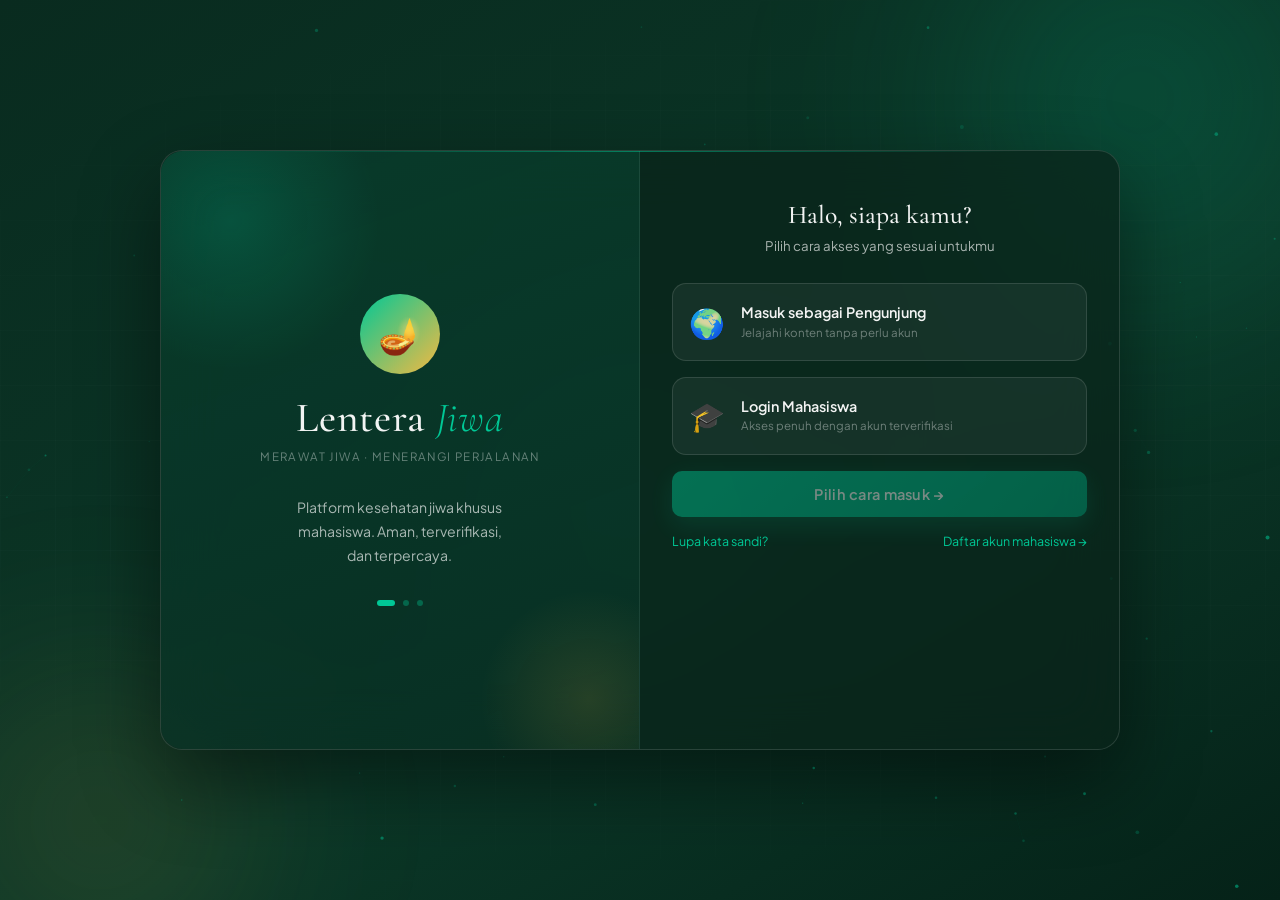
==== login.html @ 333e3cfa "Add embedded chat widget to layanan page" ====
<!DOCTYPE html>
<html lang="id">
<head>
<meta charset="UTF-8">
<meta name="viewport" content="width=device-width, initial-scale=1.0, maximum-scale=1.0">
<title>Lentera Jiwa — Portal Akses</title>
<link href="https://fonts.googleapis.com/css2?family=Cormorant+Garamond:ital,wght@0,300;0,500;0,600;1,300;1,500&family=Plus+Jakarta+Sans:wght@300;400;500;600&display=swap" rel="stylesheet">
<style>
*{box-sizing:border-box;margin:0;padding:0}
:root{
  --g1:#092b1f;--g2:#0b3828;--g3:#052218;
  --teal:#00c896;--teal2:#00a57d;--teal3:#00876a;
  --amber:#f5b942;--amber2:#e8a020;
  --glass:rgba(255,255,255,0.07);
  --glass2:rgba(255,255,255,0.12);
  --glass-border:rgba(255,255,255,0.13);
  --text-w:rgba(255,255,255,0.95);
  --text-w2:rgba(255,255,255,0.65);
  --text-w3:rgba(255,255,255,0.38);
  --inp-bg:rgba(255,255,255,0.07);
  --inp-border:rgba(255,255,255,0.16);
  --err:#ff6b6b;--ok:#4cd9a8;
  --r:22px;--r2:14px;--r3:10px;
  --shadow:0 32px 80px rgba(0,0,0,0.45);
}
html,body{min-height:100%;overflow-x:hidden}
body{font-family:'Plus Jakarta Sans',sans-serif;background:linear-gradient(150deg,var(--g1) 0%,var(--g2) 60%,var(--g3) 100%);min-height:100vh;color:var(--text-w);position:relative}

/* === BACKGROUND ORBS === */
.bg-wrap{position:fixed;inset:0;pointer-events:none;z-index:0;overflow:hidden}
.orb{position:absolute;border-radius:50%;filter:blur(90px);animation:orbF 14s ease-in-out infinite}
.o1{width:560px;height:560px;background:radial-gradient(circle,rgba(0,200,150,0.22),transparent 70%);top:-180px;right:-140px;animation-delay:0s}
.o2{width:420px;height:420px;background:radial-gradient(circle,rgba(245,185,66,0.16),transparent 70%);bottom:-130px;left:-110px;animation-delay:-5s}
.o3{width:320px;height:320px;background:radial-gradient(circle,rgba(0,165,125,0.14),transparent 70%);top:35%;left:35%;animation-delay:-9s}
@keyframes orbF{0%,100%{transform:translate(0,0) scale(1)}40%{transform:translate(40px,-25px) scale(1.06)}75%{transform:translate(-25px,35px) scale(0.96)}}
.grid-bg{position:fixed;inset:0;z-index:0;pointer-events:none;background-image:linear-gradient(rgba(255,255,255,0.022) 1px,transparent 1px),linear-gradient(90deg,rgba(255,255,255,0.022) 1px,transparent 1px);background-size:55px 55px;mask-image:radial-gradient(ellipse 75% 55% at 50% 50%,black 30%,transparent 100%)}
canvas#cvs{position:fixed;inset:0;z-index:0;pointer-events:none}
.leaves{position:fixed;inset:0;pointer-events:none;z-index:0;overflow:hidden}
.leaf{position:absolute;opacity:0;animation:leafDrop linear infinite}
@keyframes leafDrop{0%{opacity:0;transform:translateY(-40px) rotate(0deg) translateX(0)}8%{opacity:0.55}88%{opacity:0.25}100%{opacity:0;transform:translateY(105vh) rotate(380deg) translateX(50px)}}

/* === STAGE === */
.stage{position:relative;z-index:1;min-height:100vh;display:flex;align-items:center;justify-content:center;padding:2rem 1rem}

/* =============================================
   PERBAIKAN UTAMA: LAYOUT PC vs MOBILE
   ============================================= */

/* Mobile default: card kecil terpusat */
.card{
  width:100%;
  max-width:450px;
  background:rgba(10,35,26,0.72);
  backdrop-filter:blur(28px);-webkit-backdrop-filter:blur(28px);
  border:1px solid var(--glass-border);
  border-radius:var(--r);
  box-shadow:var(--shadow);
  overflow:hidden;
  position:relative;
  animation:cardIn .75s cubic-bezier(.34,1.4,.64,1) both;
}

/* PC/Laptop: layout 2 kolom — kiri branding, kanan form */
@media(min-width:900px){
  .stage{padding:2rem}
  .card{
    max-width:960px;
    display:grid;
    grid-template-columns:1fr 1fr;
    min-height:600px;
    overflow:visible;
  }
  /* Panel kiri: branding */
  .card-left{
    background:linear-gradient(160deg,rgba(0,200,150,0.13) 0%,rgba(0,135,106,0.08) 100%);
    border-right:1px solid rgba(255,255,255,0.08);
    border-radius:var(--r) 0 0 var(--r);
    display:flex;
    flex-direction:column;
    align-items:center;
    justify-content:center;
    padding:3rem 2.5rem;
    position:relative;
    overflow:hidden;
  }
  .card-left::before{
    content:'';position:absolute;top:-80px;left:-80px;
    width:300px;height:300px;
    background:radial-gradient(circle,rgba(0,200,150,0.18),transparent 70%);
    border-radius:50%;
  }
  .card-left::after{
    content:'';position:absolute;bottom:-60px;right:-60px;
    width:220px;height:220px;
    background:radial-gradient(circle,rgba(245,185,66,0.12),transparent 70%);
    border-radius:50%;
  }
  /* Panel kanan: form */
  .card-right{
    border-radius:0 var(--r) var(--r) 0;
    overflow:hidden;
    display:flex;
    flex-direction:column;
  }
  /* Sembunyikan logo-area di mobile pada layar PC */
  .logo-area{display:none}
  .card-left-content{
    position:relative;z-index:1;text-align:center;
  }
}

/* Mobile: sembunyikan card-left, tampilkan logo-area */
@media(max-width:899px){
  .card-left{display:none}
  .card-right{width:100%}
  .logo-area{display:block}
}

.card::before{content:'';position:absolute;top:0;left:10%;right:10%;height:1px;background:linear-gradient(90deg,transparent,var(--teal) 50%,transparent);opacity:.5;z-index:2}
@keyframes cardIn{from{opacity:0;transform:translateY(50px) scale(.93)}to{opacity:1;transform:none}}

/* === LOGO === */
.logo-area{text-align:center;padding:2.4rem 2rem 0}
.lamp-wrap{
  width:60px;height:60px;margin:0 auto .9rem;
  background:linear-gradient(135deg,var(--teal),var(--amber));
  border-radius:50%;display:flex;align-items:center;justify-content:center;
  font-size:1.7rem;box-shadow:0 0 0 0 rgba(0,200,150,0);
  animation:lampPulse 3s ease-in-out infinite;
}
@keyframes lampPulse{0%,100%{box-shadow:0 0 28px rgba(0,200,150,.3),0 0 0 0 rgba(0,200,150,.15)}50%{box-shadow:0 0 52px rgba(0,200,150,.5),0 0 0 12px rgba(0,200,150,.05)}}
.logo-t{font-family:'Cormorant Garamond',serif;font-size:2rem;font-weight:500;color:var(--text-w);letter-spacing:.02em}
.logo-t em{color:var(--teal);font-style:italic;font-weight:300}
.logo-s{font-size:.72rem;color:var(--text-w3);margin-top:.3rem;letter-spacing:.1em;text-transform:uppercase}

/* PC branding kiri */
.pc-lamp{
  width:80px;height:80px;margin:0 auto 1.2rem;
  background:linear-gradient(135deg,var(--teal),var(--amber));
  border-radius:50%;display:flex;align-items:center;justify-content:center;
  font-size:2.2rem;animation:lampPulse 3s ease-in-out infinite;
}
.pc-logo-t{font-family:'Cormorant Garamond',serif;font-size:2.6rem;font-weight:500;color:var(--text-w);letter-spacing:.02em;margin-bottom:.4rem}
.pc-logo-t em{color:var(--teal);font-style:italic;font-weight:300}
.pc-logo-s{font-size:.72rem;color:var(--text-w3);letter-spacing:.12em;text-transform:uppercase;margin-bottom:2rem}
.pc-tagline{font-size:.88rem;color:var(--text-w2);line-height:1.7;max-width:220px;margin:0 auto}
.pc-dots{display:flex;gap:8px;justify-content:center;margin-top:2rem}
.pc-dot{width:6px;height:6px;border-radius:50%;background:rgba(0,200,150,0.35)}
.pc-dot.a{background:var(--teal);width:18px;border-radius:3px}

/* =============================================
   PERBAIKAN UTAMA: TRANSISI SCREEN
   Solusi: overflow:hidden + height animasi, bukan position:absolute
   ============================================= */
.sw{
  position:relative;
  /* Tidak pakai overflow:hidden di sini agar transisi tidak cliping */
}

/* Container pembungkus untuk transisi */
.sc-wrap{
  width:100%;
  overflow:hidden; /* clip horizontal saat slide */
}

.sc{
  padding:1.7rem 2rem 2.2rem;
  width:100%;
  /* TIDAK pakai position:absolute — ini penyebab konten bertumpuk */
}

/* Animasi slide — dipakai via JS classList */
.sc.slide-out-left{
  animation:slideOutLeft 0.42s cubic-bezier(.77,0,.18,1) forwards;
}
.sc.slide-out-right{
  animation:slideOutRight 0.42s cubic-bezier(.77,0,.18,1) forwards;
}
.sc.slide-in-right{
  animation:slideInRight 0.42s cubic-bezier(.77,0,.18,1) forwards;
}
.sc.slide-in-left{
  animation:slideInLeft 0.42s cubic-bezier(.77,0,.18,1) forwards;
}

@keyframes slideOutLeft{
  from{transform:translateX(0);opacity:1}
  to{transform:translateX(-60px);opacity:0}
}
@keyframes slideOutRight{
  from{transform:translateX(0);opacity:1}
  to{transform:translateX(60px);opacity:0}
}
@keyframes slideInRight{
  from{transform:translateX(60px);opacity:0}
  to{transform:translateX(0);opacity:1}
}
@keyframes slideInLeft{
  from{transform:translateX(-60px);opacity:0}
  to{transform:translateX(0);opacity:1}
}

/* === TYPOGRAPHY === */
.sc-title{font-family:'Cormorant Garamond',serif;font-size:1.6rem;font-weight:500;color:var(--text-w);margin-bottom:.3rem}
.sc-sub{font-size:.83rem;color:var(--text-w2);margin-bottom:1.7rem;line-height:1.6}

/* === ROLE CARDS === */
.role-grid{display:grid;grid-template-columns:1fr 1fr;gap:12px;margin-bottom:1.5rem}
.rc{
  background:rgba(255,255,255,.05);border:1.5px solid rgba(255,255,255,.12);
  border-radius:var(--r2);padding:1.3rem .9rem;text-align:center;cursor:pointer;
  transition:all .35s cubic-bezier(.34,1.56,.64,1);position:relative;overflow:hidden;
}
.rc:hover{transform:translateY(-4px) scale(1.02);border-color:rgba(0,200,150,.35);background:rgba(0,200,150,.07)}
.rc.on{border-color:var(--teal);background:rgba(0,200,150,.1);transform:translateY(-5px) scale(1.03)}
.rc-badge{position:absolute;top:9px;right:9px;width:20px;height:20px;background:var(--teal);border-radius:50%;display:flex;align-items:center;justify-content:center;font-size:.6rem;color:#fff;font-weight:700;opacity:0;transform:scale(0);transition:all .3s cubic-bezier(.34,1.56,.64,1)}
.rc.on .rc-badge{opacity:1;transform:scale(1)}
.rc-ico{font-size:2rem;display:block;margin-bottom:.5rem;transition:transform .3s cubic-bezier(.34,1.56,.64,1)}
.rc:hover .rc-ico,.rc.on .rc-ico{transform:scale(1.18) rotate(-6deg)}
.rc-name{font-size:.9rem;font-weight:600;color:var(--text-w);display:block}
.rc-desc{font-size:.71rem;color:var(--text-w3);display:block;margin-top:.3rem;line-height:1.4}

/* === INFO PILL === */
.pill{
  background:rgba(0,200,150,.07);border:1px solid rgba(0,200,150,.2);
  border-radius:var(--r3);padding:.75rem 1rem;
  font-size:.81rem;color:rgba(0,200,150,.9);line-height:1.55;
  margin-bottom:1.3rem;
  animation:fadePill .35s ease both;
}
@keyframes fadePill{from{opacity:0;transform:translateY(-6px)}to{opacity:1;transform:none}}

/* === SINGLE ROLE CARD (hanya pengunjung di welcome) === */
.role-single{
  background:rgba(255,255,255,.05);border:1.5px solid rgba(255,255,255,.12);
  border-radius:var(--r2);padding:1.2rem 1rem;cursor:pointer;
  transition:all .35s cubic-bezier(.34,1.56,.64,1);position:relative;
  display:flex;align-items:center;gap:1rem;margin-bottom:1rem;
}
.role-single:hover{border-color:rgba(0,200,150,.35);background:rgba(0,200,150,.07)}
.role-single.on{border-color:var(--teal);background:rgba(0,200,150,.1)}
.role-single-ico{font-size:1.8rem;flex-shrink:0}
.role-single-text .rc-name{display:block;font-size:.9rem;font-weight:600;color:var(--text-w)}
.role-single-text .rc-desc{display:block;font-size:.72rem;color:var(--text-w3);margin-top:.2rem;line-height:1.4}
.role-single .rc-badge{top:50%;right:12px;transform:translateY(-50%) scale(0)}
.role-single.on .rc-badge{transform:translateY(-50%) scale(1);opacity:1}

/* === BUTTONS === */
.btn{
  width:100%;padding:.88rem;border:none;border-radius:var(--r3);
  font-family:'Plus Jakarta Sans',sans-serif;font-size:.91rem;font-weight:600;
  cursor:pointer;transition:all .28s cubic-bezier(.34,1.56,.64,1);
  letter-spacing:.02em;position:relative;overflow:hidden;
}
.btn:disabled{opacity:.45;cursor:not-allowed;transform:none!important}
.btn-p{background:linear-gradient(135deg,var(--teal),var(--teal2));color:#fff;box-shadow:0 8px 24px rgba(0,200,150,.28)}
.btn-p:not(:disabled):hover{transform:translateY(-2px);box-shadow:0 14px 36px rgba(0,200,150,.4)}
.btn-p:not(:disabled):active{transform:scale(.97)}
.btn-g{background:rgba(255,255,255,.07);border:1.5px solid rgba(255,255,255,.14);color:var(--text-w2)}
.btn-g:hover{border-color:rgba(0,200,150,.4);color:var(--text-w);background:rgba(255,255,255,.11)}
.btn-a{background:linear-gradient(135deg,var(--amber),var(--amber2));color:#1c1200;font-weight:700}
.btn-a:not(:disabled):hover{transform:translateY(-2px);box-shadow:0 14px 36px rgba(245,185,66,.38)}
.btn-a:not(:disabled):active{transform:scale(.97)}
.btn-row{display:flex;gap:10px}
.btn-row .btn{flex:1}

/* Ripple */
.ripple-el{position:absolute;border-radius:50%;background:rgba(255,255,255,.25);transform:scale(0);animation:rpl .65s linear;pointer-events:none}
@keyframes rpl{to{transform:scale(5);opacity:0}}

/* === FORM === */
.fg{margin-bottom:1rem}
.lbl{display:block;font-size:.74rem;font-weight:600;color:var(--text-w2);margin-bottom:5px;letter-spacing:.05em;text-transform:uppercase}
.iw{position:relative}
.iw input,.iw select{
  width:100%;padding:.72rem 1rem;
  background:var(--inp-bg);border:1.5px solid var(--inp-border);
  border-radius:var(--r3);font-family:'Plus Jakarta Sans',sans-serif;
  font-size:.88rem;color:var(--text-w);outline:none;
  transition:all .22s ease;-webkit-appearance:none;appearance:none;
}
.iw input::placeholder{color:var(--text-w3)}
.iw input:focus,.iw select:focus{border-color:var(--teal);background:rgba(0,200,150,.06);box-shadow:0 0 0 3px rgba(0,200,150,.14)}
.iw input.e{border-color:var(--err)}
.iw input.o{border-color:var(--ok)}
.ico{position:absolute;right:.85rem;top:50%;transform:translateY(-50%);cursor:pointer;color:var(--text-w3);font-size:.88rem;user-select:none;transition:color .2s}
.ico:hover{color:var(--text-w2)}
.fs{font-size:.72rem;margin-top:3px;min-height:13px;transition:all .2s}
.fs.ok{color:var(--ok)}.fs.err{color:var(--err)}.fs.info{color:var(--text-w3)}

/* grid 2 cols */
.g2{display:grid;grid-template-columns:1fr 1fr;gap:10px}
.g2 .fg{margin-bottom:0}

/* password bar */
.pw-bar{height:3px;background:rgba(255,255,255,.08);border-radius:3px;margin-top:7px;overflow:hidden}
.pw-fill{height:100%;width:0;border-radius:3px;transition:width .4s,background .4s}
.pw-lbl{font-size:.68rem;color:var(--text-w3);margin-top:3px}

/* captcha */
.cap-row{display:flex;align-items:center;gap:12px;background:rgba(255,255,255,.04);border:1.5px solid var(--inp-border);border-radius:var(--r3);padding:.7rem 1rem;margin-bottom:1rem}
.cap-box{width:22px;height:22px;border-radius:5px;border:2px solid rgba(0,200,150,.6);cursor:pointer;display:flex;align-items:center;justify-content:center;transition:all .25s cubic-bezier(.34,1.56,.64,1);flex-shrink:0}
.cap-box.on{background:var(--teal);border-color:var(--teal);transform:scale(1.12)}
.cap-box.on::after{content:'✓';color:#fff;font-size:.72rem;font-weight:700}
.cap-txt{font-size:.81rem;color:var(--text-w2);flex:1}
.cap-logo{font-size:.62rem;color:var(--text-w3);line-height:1.4;text-align:right}

/* math cap */
.math-c{display:flex;align-items:center;gap:10px;background:rgba(255,255,255,.04);border:1.5px solid var(--inp-border);border-radius:var(--r3);padding:.6rem 1rem;margin-bottom:1rem}
.math-q{font-weight:600;font-size:.95rem;color:var(--teal);font-family:'Cormorant Garamond',serif;font-size:1.1rem}
.math-c input{width:60px!important;text-align:center;font-weight:700}
.ref{background:none;border:none;cursor:pointer;color:var(--teal2);font-size:1.1rem;padding:0;transition:transform .4s cubic-bezier(.34,1.56,.64,1)}
.ref:hover{transform:rotate(200deg)}

/* step bar */
.sbar{display:flex;align-items:center;margin-bottom:1.3rem}
.sd{width:25px;height:25px;border-radius:50%;border:2px solid rgba(255,255,255,.18);color:var(--text-w3);font-size:.7rem;font-weight:600;display:flex;align-items:center;justify-content:center;flex-shrink:0;transition:all .4s cubic-bezier(.34,1.56,.64,1)}
.sd.act{border-color:var(--teal);color:var(--teal);background:rgba(0,200,150,.1);transform:scale(1.12)}
.sd.dn{border-color:var(--teal);background:var(--teal);color:#fff}
.sl{flex:1;height:2px;background:rgba(255,255,255,.08);transition:background .5s}
.sl.dn{background:var(--teal)}

/* gender */
.gend-row{display:flex;gap:8px}
.gopt{flex:1;border:1.5px solid rgba(255,255,255,.13);border-radius:var(--r3);padding:.5rem .3rem;text-align:center;cursor:pointer;font-size:.8rem;color:var(--text-w2);transition:all .25s cubic-bezier(.34,1.56,.64,1);user-select:none}
.gopt:hover{border-color:rgba(0,200,150,.35);background:rgba(0,200,150,.06)}
.gopt.on{border-color:var(--teal);background:rgba(0,200,150,.1);color:var(--teal);font-weight:600}

/* dropdown */
.dw{position:relative}
.dl{position:absolute;top:calc(100% + 4px);left:0;right:0;background:#082218;border:1.5px solid rgba(0,200,150,.25);border-radius:var(--r3);max-height:185px;overflow-y:auto;z-index:200;display:none;box-shadow:0 16px 40px rgba(0,0,0,.4);animation:fadePill .2s ease}
.dl.open{display:block}
.di{padding:.52rem .9rem;font-size:.83rem;cursor:pointer;color:var(--text-w2);transition:all .15s}
.di:hover{background:rgba(0,200,150,.1);color:var(--text-w)}
.dem{padding:.7rem;text-align:center;font-size:.78rem;color:var(--text-w3)}
.dl::-webkit-scrollbar{width:3px}.dl::-webkit-scrollbar-thumb{background:var(--teal2);border-radius:4px}

/* file upload */
.fzone{border:2px dashed rgba(255,255,255,.13);border-radius:var(--r3);padding:1.4rem;text-align:center;cursor:pointer;transition:all .25s;background:rgba(255,255,255,.03);position:relative}
.fzone:hover,.fzone.drag{border-color:var(--teal);background:rgba(0,200,150,.06)}
.fzone input{position:absolute;inset:0;opacity:0;cursor:pointer}
.fzi{font-size:1.7rem;margin-bottom:5px;display:block}
.fzl{font-size:.82rem;color:var(--text-w2)}
.fzh{font-size:.7rem;color:var(--text-w3);margin-top:3px}
.fprev{display:none;margin-top:8px;background:rgba(0,200,150,.07);border-radius:var(--r3);padding:6px 10px;font-size:.77rem;color:var(--ok);align-items:center;gap:6px}

/* otp */
.otp-row{display:flex;gap:8px;justify-content:center;margin:.8rem 0}
.oti{width:44px!important;height:48px;text-align:center;font-size:1.15rem;font-weight:700;padding:0!important;border:2px solid rgba(255,255,255,.14)!important}
.oti:focus{border-color:var(--teal)!important}

/* checkbox */
.ckrow{display:flex;gap:9px;align-items:flex-start;margin-bottom:.9rem}
.ckrow input[type=checkbox]{width:16px;height:16px;accent-color:var(--teal);flex-shrink:0;margin-top:2px;cursor:pointer}
.ckrow label{font-size:.78rem;color:var(--text-w2);cursor:pointer}
.ckrow a{color:var(--teal);text-decoration:none}

/* select */
.iw select{background-image:url("data:image/svg+xml,%3Csvg xmlns='http://www.w3.org/2000/svg' width='10' height='6'%3E%3Cpath d='M0 0l5 6 5-6z' fill='rgba(255,255,255,0.38)'/%3E%3C/svg%3E");background-repeat:no-repeat;background-position:right 11px center;padding-right:2.3rem}
select option{background:#082218;color:#fff}

/* notif */
.nf{padding:.68rem 1rem;border-radius:var(--r3);font-size:.8rem;margin-bottom:.9rem;display:none;animation:fadePill .3s ease}
.nf.show{display:block}
.nf.ok{background:rgba(76,217,168,.09);color:var(--ok);border:1px solid rgba(76,217,168,.22)}
.nf.err{background:rgba(255,107,107,.09);color:var(--err);border:1px solid rgba(255,107,107,.22)}

/* divider */
.div{display:flex;align-items:center;gap:10px;margin:1.1rem 0;color:var(--text-w3);font-size:.76rem}
.div::before,.div::after{content:'';flex:1;height:1px;background:rgba(255,255,255,.09)}

/* success */
.suc{text-align:center;padding:1.5rem 0 .5rem}
.suc-ic{width:70px;height:70px;border-radius:50%;background:linear-gradient(135deg,var(--teal),var(--teal2));display:inline-flex;align-items:center;justify-content:center;font-size:1.9rem;margin-bottom:1.1rem;box-shadow:0 0 45px rgba(0,200,150,.45);animation:lampPulse 2s infinite}
.suc-t{font-family:'Cormorant Garamond',serif;font-size:1.75rem;font-weight:500;color:var(--text-w);margin-bottom:.5rem}
.suc-m{font-size:.83rem;color:var(--text-w2);line-height:1.7;margin-bottom:1.5rem}

/* links */
.lnks{display:flex;justify-content:space-between;align-items:center;margin-top:1.1rem;font-size:.78rem}
.lnks a{color:var(--teal);cursor:pointer;text-decoration:none;transition:opacity .2s}
.lnks a:hover{opacity:.7;text-decoration:underline}
.lnk{color:var(--teal);cursor:pointer;text-decoration:none;font-size:.79rem;transition:opacity .2s}
.lnk:hover{opacity:.7}

/* === RESPONSIVE MOBILE === */
@media(max-width:480px){
  .stage{padding:1rem .4rem;align-items:flex-start;padding-top:3rem}
  .card{max-width:100%;border-radius:20px}
  .sc{padding:1.3rem 1.3rem 1.7rem}
  .logo-area{padding:1.8rem 1.3rem 0}
  .logo-t{font-size:1.75rem}
  .lamp-wrap{width:52px;height:52px;font-size:1.5rem}
  .role-grid{gap:9px}
  .rc{padding:1rem .75rem}
  .g2{grid-template-columns:1fr}
  .gend-row{flex-wrap:wrap}
  .otp-row{gap:6px}
  .oti{width:38px!important;height:42px}
  .btn-row{flex-direction:column}
  .lnks{flex-direction:column;gap:9px;text-align:center}
}
@media(min-width:481px) and (max-width:899px){
  .card{max-width:430px}
  .stage{padding:1.5rem .75rem}
  .oti{width:40px!important;height:44px}
}
</style>
</head>
<body>

<!-- BG -->
<div class="bg-wrap">
  <div class="orb o1"></div><div class="orb o2"></div><div class="orb o3"></div>
</div>
<div class="grid-bg"></div>
<canvas id="cvs"></canvas>
<div class="leaves" id="leaves"></div>

<div class="stage">
<div class="card" id="mainCard">

  <!-- PANEL KIRI: Hanya tampil di PC -->
  <div class="card-left">
    <div class="card-left-content">
      <div class="pc-lamp">🪔</div>
      <div class="pc-logo-t">Lentera <em>Jiwa</em></div>
      <div class="pc-logo-s">Merawat Jiwa · Menerangi Perjalanan</div>
      <p class="pc-tagline">Platform kesehatan jiwa khusus mahasiswa. Aman, terverifikasi, dan terpercaya.</p>
      <div class="pc-dots">
        <div class="pc-dot a"></div>
        <div class="pc-dot"></div>
        <div class="pc-dot"></div>
      </div>
    </div>
  </div>

  <!-- PANEL KANAN: Form -->
  <div class="card-right">

    <!-- Logo: Hanya tampil di Mobile -->
    <div class="logo-area">
      <div class="lamp-wrap">🪔</div>
      <div class="logo-t">Lentera <em>Jiwa</em></div>
      <div class="logo-s">Merawat Jiwa · Menerangi Perjalanan</div>
    </div>

    <!-- Wrapper transisi — satu screen aktif sekaligus -->
    <div class="sc-wrap" id="scWrap">

      <!-- ===== WELCOME ===== -->
      <div class="sc" id="scW">
        <div style="height:1.3rem"></div>
        <div class="sc-title" style="text-align:center">Halo, siapa kamu?</div>
        <div class="sc-sub" style="text-align:center">Pilih cara akses yang sesuai untukmu</div>

        <!-- Pengunjung: tombol langsung masuk tanpa role card -->
        <div class="role-single" id="rcG" onclick="pickRole('guest')">
          <div class="rc-badge">✓</div>
          <span class="role-single-ico">🌍</span>
          <div class="role-single-text">
            <span class="rc-name">Masuk sebagai Pengunjung</span>
            <span class="rc-desc">Jelajahi konten tanpa perlu akun</span>
          </div>
        </div>

        <!-- Mahasiswa: perlu login -->
        <div class="role-single" id="rcM" onclick="pickRole('mhs')">
          <div class="rc-badge">✓</div>
          <span class="role-single-ico">🎓</span>
          <div class="role-single-text">
            <span class="rc-name">Login Mahasiswa</span>
            <span class="rc-desc">Akses penuh dengan akun terverifikasi</span>
          </div>
        </div>

        <div class="pill" id="wPill" style="display:none"></div>

        <button class="btn btn-p" id="wBtn" onclick="wAction()" disabled>Pilih cara masuk →</button>

        <div class="lnks" style="margin-top:1rem">
          <a onclick="go('scForgot','r')">Lupa kata sandi?</a>
          <a onclick="go('scR1','r')">Daftar akun mahasiswa →</a>
        </div>
      </div>

      <!-- ===== LOGIN MAHASISWA ===== -->
      <div class="sc" id="scL" style="display:none">
        <div style="display:flex;align-items:center;gap:10px;margin-bottom:1.1rem">
          <a onclick="go('scW','l')" style="color:var(--text-w3);cursor:pointer;font-size:1rem;line-height:1">←</a>
          <div style="font-size:.7rem;color:var(--text-w3);letter-spacing:.08em;text-transform:uppercase">Login Mahasiswa</div>
        </div>
        <div class="sc-title" style="font-size:1.35rem">Selamat Datang Kembali</div>
        <div class="sc-sub">Masuk dengan akun mahasiswa terverifikasi</div>
        <div class="nf" id="lNf"></div>

        <div class="fg">
          <label class="lbl">Username / Email</label>
          <div class="iw"><input type="text" id="lU" placeholder="username atau email@domain.com"></div>
        </div>
        <div class="fg">
          <label class="lbl">Kata Sandi</label>
          <div class="iw">
            <input type="password" id="lP" placeholder="••••••••" style="padding-right:2.8rem">
            <span class="ico" onclick="tPw('lP',this)">👁</span>
          </div>
        </div>
        <div class="cap-row">
          <div class="cap-box" id="lCap" onclick="tCap('lCap')"></div>
          <span class="cap-txt">Saya bukan robot</span>
          <div class="cap-logo">reCAPTCHA<br><small style="font-size:.57rem">Privasi · Ketentuan</small></div>
        </div>
        <button class="btn btn-p" onclick="doLogin()">Masuk ke Akun 🔐</button>
        <div class="div">atau</div>
        <button class="btn btn-g" onclick="go('scR1','r')" style="font-size:.83rem">Belum punya akun? Daftar Sekarang</button>
        <div style="text-align:center;margin-top:.9rem">
          <a onclick="go('scForgot','r')" class="lnk">Lupa kata sandi?</a>
        </div>
      </div>

      <!-- ===== FORGOT ===== -->
      <div class="sc" id="scForgot" style="display:none">
        <div style="text-align:center;font-size:2.2rem;margin-bottom:.7rem;margin-top:.5rem">🔑</div>
        <div class="sc-title" style="text-align:center;font-size:1.3rem">Lupa Kata Sandi?</div>
        <div class="sc-sub" style="text-align:center">Kami kirimkan tautan pemulihan ke email Anda</div>
        <div class="nf" id="fNf"></div>
        <div class="fg">
          <label class="lbl">Alamat Email</label>
          <div class="iw"><input type="email" id="fE" placeholder="email@domain.com"></div>
        </div>
        <div class="cap-row">
          <div class="cap-box" id="fCap" onclick="tCap('fCap')"></div>
          <span class="cap-txt">Saya bukan robot</span>
          <div class="cap-logo">reCAPTCHA<br><small style="font-size:.57rem">Privasi · Ketentuan</small></div>
        </div>
        <button class="btn btn-p" onclick="doForgot()">Kirim Tautan Pemulihan</button>
        <div style="text-align:center;margin-top:.9rem">
          <a onclick="go('scW','l')" class="lnk">← Kembali ke halaman masuk</a>
        </div>
      </div>

      <!-- ===== REG STEP 1: Info Pribadi ===== -->
      <div class="sc" id="scR1" style="display:none">
        <div style="display:flex;align-items:center;gap:10px;margin-bottom:.8rem">
          <a onclick="go('scW','l')" style="color:var(--text-w3);cursor:pointer;font-size:1rem">←</a>
          <div style="font-size:.7rem;color:var(--text-w3);letter-spacing:.08em;text-transform:uppercase">Pendaftaran Mahasiswa</div>
        </div>
        <div class="sbar" id="sb1"></div>
        <div class="sc-title" style="font-size:1.2rem">Info Pribadi</div>
        <div class="sc-sub" style="font-size:.8rem;margin-bottom:1.1rem">Langkah 1 dari 3 — Data diri kamu</div>
        <div class="nf" id="r1Nf"></div>

        <div class="fg">
          <label class="lbl">Username *</label>
          <div class="iw">
            <input type="text" id="rU" placeholder="min. 4 karakter (huruf, angka, _)" oninput="chkUser(this)" style="padding-right:2.5rem">
            <span class="ico" id="uIco">🔍</span>
          </div>
          <div class="fs info" id="uSt">Pilih username yang unik</div>
        </div>
        <div class="fg">
          <label class="lbl">Nama Lengkap *</label>
          <div class="iw"><input type="text" id="rN" placeholder="Sesuai identitas resmi"></div>
        </div>
        <div class="g2">
          <div class="fg">
            <label class="lbl">Tempat Tinggal *</label>
            <div class="iw"><input type="text" id="rK" placeholder="Kota / Kabupaten"></div>
          </div>
          <div class="fg">
            <label class="lbl">Usia *</label>
            <div class="iw"><input type="number" id="rA" placeholder="Tahun" min="15" max="80"></div>
          </div>
        </div>
        <div class="fg">
          <label class="lbl">Jenis Kelamin *</label>
          <div class="gend-row">
            <div class="gopt" onclick="pickG(this,'L')">Laki-laki</div>
            <div class="gopt" onclick="pickG(this,'P')">Perempuan</div>
            <div class="gopt" onclick="pickG(this,'X')">Lainnya</div>
          </div>
        </div>

        <div class="fg">
          <label class="lbl">Universitas *</label>
          <div class="dw">
            <div class="iw"><input type="text" id="univS" placeholder="Ketik nama universitas..." oninput="sUniv(this.value)" onfocus="oUniv()" autocomplete="off"></div>
            <input type="hidden" id="univV">
            <div class="dl" id="univDD"></div>
          </div>
          <div class="fs info" id="univSt"></div>
        </div>
        <div class="g2">
          <div class="fg">
            <label class="lbl">Semester *</label>
            <div class="iw">
              <select id="rSem"><option value="">-- Pilih --</option>
                <option>1</option><option>2</option><option>3</option><option>4</option>
                <option>5</option><option>6</option><option>7</option><option>8</option><option>9+</option>
              </select>
            </div>
          </div>
          <div class="fg">
            <label class="lbl">NIM *</label>
            <div class="iw"><input type="text" id="rNIM" placeholder="No. Induk Mhs."></div>
          </div>
        </div>

        <div class="btn-row" style="margin-top:.6rem">
          <button class="btn btn-g" onclick="go('scW','l')" style="flex:.35">← Batal</button>
          <button class="btn btn-p" onclick="v1()" style="flex:1">Lanjutkan →</button>
        </div>
        <div style="text-align:center;margin-top:.8rem;font-size:.77rem;color:var(--text-w3)">Sudah punya akun? <a onclick="go('scL','l')" class="lnk">Masuk di sini</a></div>
      </div>

      <!-- ===== REG STEP 2: Keamanan & Kontak ===== -->
      <div class="sc" id="scR2" style="display:none">
        <div class="sbar" id="sb2"></div>
        <div class="sc-title" style="font-size:1.2rem">Keamanan & Kontak</div>
        <div class="sc-sub" style="font-size:.8rem;margin-bottom:1.1rem">Langkah 2 dari 3</div>
        <div class="nf" id="r2Nf"></div>

        <div class="fg">
          <label class="lbl">Kata Sandi *</label>
          <div class="iw">
            <input type="password" id="rP" placeholder="Min. 8 karakter" oninput="chkStr(this)" style="padding-right:2.5rem">
            <span class="ico" onclick="tPw('rP',this)">👁</span>
          </div>
          <div class="pw-bar"><div class="pw-fill" id="pwF"></div></div>
          <div class="pw-lbl" id="pwL">Belum diisi</div>
        </div>
        <div class="fg">
          <label class="lbl">Ulangi Kata Sandi *</label>
          <div class="iw">
            <input type="password" id="rPC" placeholder="Ketik ulang" oninput="chkMatch(this)" style="padding-right:2.5rem">
            <span class="ico" onclick="tPw('rPC',this)">👁</span>
          </div>
          <div class="fs info" id="pmSt"></div>
        </div>
        <div class="fg">
          <label class="lbl">Email *</label>
          <div class="iw"><input type="email" id="rE" placeholder="email@domain.com" oninput="vE(this)"></div>
          <div class="fs info" id="eSt"></div>
        </div>
        <div class="fg">
          <label class="lbl">Nomor Telepon *</label>
          <div class="iw"><input type="tel" id="rPh" placeholder="08xx-xxxx-xxxx" oninput="vPh(this)" maxlength="16"></div>
          <div class="fs info" id="phSt"></div>
        </div>

        <div class="btn-row" style="margin-top:.6rem">
          <button class="btn btn-g" onclick="goR(1)" style="flex:.35">← Kembali</button>
          <button class="btn btn-p" onclick="v2()" style="flex:1">Lanjutkan →</button>
        </div>
      </div>

      <!-- ===== REG STEP 3: Verifikasi ===== -->
      <div class="sc" id="scR3" style="display:none">
        <div class="sbar" id="sb3"></div>
        <div class="sc-title" style="font-size:1.2rem">Verifikasi & Selesai</div>
        <div class="sc-sub" style="font-size:.8rem;margin-bottom:1.1rem">Langkah 3 dari 3</div>
        <div class="nf" id="r3Nf"></div>

        <div style="background:rgba(0,200,150,.06);border:1px solid rgba(0,200,150,.2);border-radius:var(--r3);padding:.85rem 1rem;margin-bottom:1rem">
          <p style="font-size:.77rem;color:var(--teal);font-weight:600;margin-bottom:3px">📧 Kode OTP Email</p>
          <p style="font-size:.72rem;color:var(--text-w3);margin-bottom:9px">Kode 6 digit dikirim ke email Anda</p>
          <div class="otp-row">
            <input class="iw oti" type="text" maxlength="1" oninput="oN(this,0)">
            <input class="iw oti" type="text" maxlength="1" oninput="oN(this,1)">
            <input class="iw oti" type="text" maxlength="1" oninput="oN(this,2)">
            <input class="iw oti" type="text" maxlength="1" oninput="oN(this,3)">
            <input class="iw oti" type="text" maxlength="1" oninput="oN(this,4)">
            <input class="iw oti" type="text" maxlength="1" oninput="oN(this,5)">
          </div>
          <p style="font-size:.7rem;color:var(--text-w3)">Tidak terima? <a onclick="resOtp()" style="color:var(--teal);cursor:pointer">Kirim ulang</a></p>
        </div>

        <!-- Upload KTM -->
        <div class="fg">
          <label class="lbl">Foto KTM *</label>
          <div class="fzone" id="ktmZ">
            <input type="file" id="ktmF" accept="image/jpeg,image/png,image/webp,.pdf" onchange="hFile(this)">
            <span class="fzi">📷</span>
            <p class="fzl">Klik atau seret foto KTM</p>
            <p class="fzh">JPG, PNG, PDF · Maks. 5 MB</p>
          </div>
          <div class="fprev" id="fPrev">📎 <span id="fNm"></span><span id="fSz" style="color:var(--text-w3)"></span></div>
          <div class="fs info" id="fSt"></div>
        </div>

        <label class="lbl" style="margin-bottom:5px;display:block">Verifikasi Keamanan *</label>
        <div class="math-c">
          <span class="math-q" id="mQ"></span>
          <span style="font-size:.85rem;color:var(--text-w3)"> = </span>
          <div class="iw"><input type="text" id="mA" placeholder="?" style="width:60px;text-align:center;font-weight:700"></div>
          <button class="ref" onclick="gMath()" type="button">↻</button>
        </div>

        <div class="ckrow">
          <input type="checkbox" id="tCk">
          <label for="tCk">Saya menyetujui <a href="#">Syarat & Ketentuan</a> dan <a href="#">Kebijakan Privasi</a> Lentera Jiwa</label>
        </div>

        <div class="btn-row" style="margin-top:.5rem">
          <button class="btn btn-g" onclick="goR(2)" style="flex:.35">← Kembali</button>
          <button class="btn btn-a" onclick="subReg()" style="flex:1">✨ Daftar Sekarang</button>
        </div>
      </div>

      <!-- ===== SUCCESS ===== -->
      <div class="sc" id="scSuc" style="display:none">
        <div class="suc">
          <div class="suc-ic">✓</div>
          <div class="suc-t">Berhasil! 🎉</div>
          <p class="suc-m" id="sucM"></p>
          <button class="btn btn-p" onclick="go('scW','l');resetAll()" style="max-width:240px;margin:0 auto">Masuk Sekarang →</button>
          <p style="font-size:.72rem;color:var(--text-w3);margin-top:.9rem">Periksa email untuk tautan aktivasi akun</p>
        </div>
      </div>

    </div><!-- /sc-wrap -->
  </div><!-- /card-right -->
</div><!-- /card -->
</div><!-- /stage -->

<script>
// ===== STATE =====
let cur = 'scW';
let wRole = null;
let gen = '';
let mA2 = 0, mB2 = 0, mOp = '';
const caps = {};
const TAKEN = ['admin','user','test','mahasiswa','root','support','info'];
const UNIVS = [
  'Universitas Indonesia','Universitas Gadjah Mada','Institut Teknologi Bandung',
  'Universitas Brawijaya','Universitas Diponegoro','Institut Pertanian Bogor',
  'Universitas Airlangga','Universitas Padjadjaran','Universitas Hasanuddin',
  'Universitas Andalas','Universitas Negeri Padang','Universitas Bung Hatta',
  'Universitas Muhammadiyah Sumatera Barat','STMIK Indonesia Padang',
  'Universitas Putra Indonesia YPTK','Universitas Ekasakti','Universitas Dharma Andalas',
  'Institut Teknologi Padang','UIN Imam Bonjol Padang','Universitas Riau',
  'Universitas Sriwijaya','Universitas Lampung','Universitas Sumatera Utara',
  'Universitas Negeri Semarang','Universitas Jember','Universitas Udayana',
  'Universitas Mataram','Universitas Sam Ratulangi','Universitas Pattimura',
  'Universitas Tanjungpura','Universitas Bengkulu','Universitas Jambi'
];

// =============================================
// PERBAIKAN INTI: Sistem Transisi yang Benar
// Tidak ada position:absolute bertumpuk
// =============================================
let isAnimating = false;

function go(id, dir) {
  if (id === cur || isAnimating) return;
  const curEl = document.getElementById(cur);
  const nextEl = document.getElementById(id);
  if (!curEl || !nextEl) return;

  isAnimating = true;

  // Tampilkan elemen berikutnya TAPI sembunyikan dulu via opacity
  nextEl.style.display = '';
  nextEl.style.visibility = 'hidden';
  nextEl.style.position = 'absolute';
  nextEl.style.top = '0';
  nextEl.style.left = '0';
  nextEl.style.width = '100%';

  // Saat animasi keluar selesai, tampilkan yang baru
  const outClass = dir === 'r' ? 'slide-out-left' : 'slide-out-right';
  const inClass  = dir === 'r' ? 'slide-in-right'  : 'slide-in-left';

  curEl.classList.add(outClass);

  setTimeout(() => {
    // Sembunyikan yang lama
    curEl.style.display = 'none';
    curEl.classList.remove(outClass);

    // Reset posisi elemen baru dan tampilkan
    nextEl.style.visibility = '';
    nextEl.style.position = '';
    nextEl.style.top = '';
    nextEl.style.left = '';
    nextEl.style.width = '';
    nextEl.classList.add(inClass);

    setTimeout(() => {
      nextEl.classList.remove(inClass);
      isAnimating = false;
    }, 430);

  }, 420);

  cur = id;
}

// ===== WELCOME ROLE =====
function pickRole(r) {
  wRole = r;
  document.getElementById('rcG').classList.toggle('on', r === 'guest');
  document.getElementById('rcM').classList.toggle('on', r === 'mhs');
  const pill = document.getElementById('wPill');
  pill.style.display = '';
  pill.innerHTML = r === 'guest'
    ? '🌍 Sebagai <strong>Pengunjung</strong>, Anda langsung masuk ke halaman utama tanpa perlu akun.'
    : '🎓 Sebagai <strong>Mahasiswa</strong>, silakan login dengan akun terverifikasi.';
  const btn = document.getElementById('wBtn');
  btn.disabled = false;
  btn.textContent = r === 'guest' ? '🌿 Masuk sebagai Pengunjung' : '🔐 Login Mahasiswa';
  btn.className = r === 'guest' ? 'btn btn-p' : 'btn btn-a';
}

function wAction() {
  if (!wRole) return;
  if (wRole === 'guest') {
    const c = document.getElementById('mainCard');
    c.style.transition = 'all .45s cubic-bezier(.34,1.56,.64,1)';
    c.style.transform = 'scale(0.96)';
    c.style.opacity = '0.6';
    setTimeout(() => {
      c.style.transform = '';
      c.style.opacity = '';
      alert('🌿 Selamat datang, Pengunjung!\n\nAnda akan dialihkan ke halaman utama.');
    }, 400);
  } else {
    go('scL', 'r');
  }
}

// ===== CAPTCHA =====
function tCap(id) {
  caps[id] = !caps[id];
  document.getElementById(id).classList.toggle('on', !!caps[id]);
}

// ===== SHOW/HIDE PW =====
function tPw(id, ic) {
  const el = document.getElementById(id);
  el.type = el.type === 'password' ? 'text' : 'password';
  ic.textContent = el.type === 'text' ? '🙈' : '👁';
}

// ===== LOGIN =====
function doLogin() {
  const nf = document.getElementById('lNf');
  const u = g('lU'), p = g('lP');
  if (!u || !p) { sN(nf, 'err', 'Harap isi username dan kata sandi.'); return; }
  if (!caps['lCap']) { sN(nf, 'err', 'Selesaikan verifikasi reCAPTCHA terlebih dahulu.'); return; }
  sN(nf, 'ok', '✓ Login berhasil! Selamat datang kembali 👋');
}

// ===== FORGOT =====
function doForgot() {
  const nf = document.getElementById('fNf');
  const em = g('fE');
  if (!/^[^@]+@[^@]+\.[^@]{2,}$/.test(em)) { sN(nf, 'err', 'Masukkan alamat email yang valid.'); return; }
  if (!caps['fCap']) { sN(nf, 'err', 'Selesaikan reCAPTCHA terlebih dahulu.'); return; }
  sN(nf, 'ok', '📩 Tautan pemulihan dikirim ke ' + em);
}

// ===== STEP BARS — 3 langkah (R1, R2, R3) =====
const sNames = ['Info Pribadi', 'Keamanan', 'Verifikasi'];
function sBars(active) {
  // active: 0=step1, 1=step2, 2=step3
  ['sb1','sb2','sb3'].forEach((id, idx) => {
    const el = document.getElementById(id);
    if (!el) return;
    let h = '';
    for (let i = 0; i < 3; i++) {
      if (i > 0) h += `<div class="sl${i <= active ? ' dn' : ''}"></div>`;
      let c = i < active ? ' dn' : i === active ? ' act' : '';
      h += `<div class="sd${c}">${i < active ? '✓' : i + 1}</div>`;
    }
    el.innerHTML = h;
  });
}

// ===== GO REG STEP =====
function goR(n) {
  // n: 1=step1, 2=step2, 3=step3
  const screens = ['', 'scR1', 'scR2', 'scR3']; // index 0 kosong
  const curIdx = parseInt(cur.replace('scR','')) || 0;
  go(screens[n], n > curIdx ? 'r' : 'l');
  sBars(n - 1);
  if (n === 3) gMath();
}

// ===== VALIDATE STEP 1 =====
function v1() {
  const nf = document.getElementById('r1Nf');
  const u = g('rU'), nm = g('rN'), kt = g('rK'), ag = g('rA');
  if (!u || u.length < 4) { sN(nf, 'err', 'Username minimal 4 karakter.'); return; }
  if (TAKEN.includes(u.toLowerCase())) { sN(nf, 'err', 'Username sudah dipakai orang lain.'); return; }
  if (!nm) { sN(nf, 'err', 'Nama lengkap harus diisi.'); return; }
  if (!kt) { sN(nf, 'err', 'Tempat tinggal harus diisi.'); return; }
  if (!ag || +ag < 15 || +ag > 80) { sN(nf, 'err', 'Usia harus antara 15–80 tahun.'); return; }
  if (!gen) { sN(nf, 'err', 'Pilih jenis kelamin terlebih dahulu.'); return; }
  if (!document.getElementById('univV').value) { sN(nf, 'err', 'Pilih universitas Anda.'); return; }
  if (!g('rSem')) { sN(nf, 'err', 'Pilih semester.'); return; }
  if (!g('rNIM')) { sN(nf, 'err', 'NIM harus diisi.'); return; }
  sN(nf, '', '');
  goR(2);
}

// ===== VALIDATE STEP 2 =====
function v2() {
  const nf = document.getElementById('r2Nf');
  const pw = g('rP'), pwc = g('rPC'), em = g('rE'), ph = g('rPh');
  if (pw.length < 8) { sN(nf, 'err', 'Kata sandi minimal 8 karakter.'); return; }
  if (pw !== pwc) { sN(nf, 'err', 'Kata sandi tidak cocok.'); return; }
  if (!/^[^@]+@[^@]+\.[^@]{2,}$/.test(em)) { sN(nf, 'err', 'Format email tidak valid.'); return; }
  if (!/^(\+62|62|0)[0-9]{8,13}$/.test(ph.replace(/[-\s]/g, ''))) { sN(nf, 'err', 'Format nomor telepon tidak valid.'); return; }
  sN(nf, '', '');
  goR(3);
}

// ===== SUBMIT REG =====
function subReg() {
  const nf = document.getElementById('r3Nf');
  const otps = document.querySelectorAll('#scR3 .oti');
  const otp = [...otps].map(i => i.value).join('');
  if (otp.length < 6) { sN(nf, 'err', 'Masukkan kode OTP 6 digit dari email.'); return; }
  if (!document.getElementById('ktmF').files[0]) { sN(nf, 'err', 'Upload foto KTM Anda terlebih dahulu.'); return; }
  const exp = mOp === '+' ? mA2 + mB2 : mOp === '-' ? mA2 - mB2 : mA2 * mB2;
  if (parseInt(g('mA')) !== exp) { sN(nf, 'err', 'Jawaban verifikasi keamanan salah. Coba lagi.'); return; }
  if (!document.getElementById('tCk').checked) { sN(nf, 'err', 'Anda harus menyetujui Syarat & Ketentuan.'); return; }
  document.getElementById('sucM').innerHTML = `Akun <strong>Mahasiswa</strong> Anda telah berhasil dibuat!<br>Periksa email untuk tautan aktivasi.`;
  go('scSuc', 'r');
  confetti();
}

// ===== USERNAME CHECK =====
let uT;
function chkUser(inp) {
  const val = inp.value.trim();
  const st = document.getElementById('uSt'), ic = document.getElementById('uIco');
  clearTimeout(uT);
  if (val.length < 4) { st.className = 'fs info'; st.textContent = 'Ketik minimal 4 karakter'; ic.textContent = '🔍'; inp.className = 'iw'; return; }
  st.className = 'fs info'; st.textContent = 'Memeriksa ketersediaan...'; ic.textContent = '⏳';
  uT = setTimeout(() => {
    if (TAKEN.includes(val.toLowerCase())) {
      st.className = 'fs err'; st.textContent = '✗ Username sudah dipakai orang lain'; ic.textContent = '✗'; inp.classList.add('e');
    } else if (/^[a-zA-Z0-9_]{4,20}$/.test(val)) {
      st.className = 'fs ok'; st.textContent = '✓ Username tersedia!'; ic.textContent = '✓'; inp.classList.add('o'); inp.classList.remove('e');
    } else {
      st.className = 'fs err'; st.textContent = 'Hanya huruf, angka, _ · Min 4 karakter'; ic.textContent = '✗'; inp.classList.add('e');
    }
  }, 750);
}

// ===== PASSWORD STRENGTH =====
function chkStr(inp) {
  const pw = inp.value; let s = 0;
  if (pw.length >= 8) s++; if (/[A-Z]/.test(pw)) s++; if (/[0-9]/.test(pw)) s++; if (/[^A-Za-z0-9]/.test(pw)) s++;
  const lvs = [['0%', '', 'Belum diisi'], ['18%', '#e74c3c', 'Sangat Lemah'], ['38%', '#e67e22', 'Lemah'], ['62%', '#f1c40f', 'Cukup'], ['82%', '#2ecc71', 'Kuat'], ['100%', '#00c896', 'Sangat Kuat']];
  const lv = pw.length === 0 ? lvs[0] : lvs[Math.max(1, s + 1)];
  document.getElementById('pwF').style.width = lv[0];
  document.getElementById('pwF').style.background = lv[1];
  document.getElementById('pwL').textContent = lv[2];
}
function chkMatch(inp) {
  const pw = g('rP'), st = document.getElementById('pmSt');
  if (!inp.value) { st.className = 'fs info'; st.textContent = ''; return; }
  if (pw === inp.value) { st.className = 'fs ok'; st.textContent = '✓ Kata sandi cocok'; inp.classList.add('o'); inp.classList.remove('e'); }
  else { st.className = 'fs err'; st.textContent = '✗ Kata sandi tidak cocok'; inp.classList.add('e'); inp.classList.remove('o'); }
}

// ===== VALIDATE EMAIL/PHONE =====
function vE(inp) {
  const st = document.getElementById('eSt');
  if (!inp.value) { st.textContent = ''; return; }
  if (/^[^@]+@[^@]+\.[^@]{2,}$/.test(inp.value)) { st.className = 'fs ok'; st.textContent = '✓ Format email valid'; inp.classList.add('o'); inp.classList.remove('e'); }
  else { st.className = 'fs err'; st.textContent = '✗ Contoh: nama@email.com'; inp.classList.add('e'); inp.classList.remove('o'); }
}
function vPh(inp) {
  const st = document.getElementById('phSt');
  const v2 = inp.value.replace(/[-\s]/g, '');
  if (!v2) { st.textContent = ''; return; }
  if (/^(\+62|62|0)[0-9]{8,13}$/.test(v2)) { st.className = 'fs ok'; st.textContent = '✓ Nomor telepon valid'; inp.classList.add('o'); inp.classList.remove('e'); }
  else { st.className = 'fs err'; st.textContent = '✗ Contoh: 081234567890'; inp.classList.add('e'); inp.classList.remove('o'); }
}

// ===== GENDER =====
function pickG(el, val) {
  document.querySelectorAll('.gopt').forEach(g => g.classList.remove('on'));
  el.classList.add('on'); gen = val;
}

// ===== UNIVERSITY SEARCH =====
function sUniv(q) {
  const dd = document.getElementById('univDD');
  const res = UNIVS.filter(u => u.toLowerCase().includes(q.toLowerCase()));
  dd.innerHTML = res.length ? res.slice(0, 10).map(u => `<div class="di" onclick="pUniv('${u.replace(/'/g, "\\'")}')">${u}</div>`).join('') : '<div class="dem">Tidak ditemukan</div>';
  dd.classList.add('open');
}
function oUniv() { sUniv(document.getElementById('univS').value || ''); }
function pUniv(name) {
  document.getElementById('univS').value = name;
  document.getElementById('univV').value = name;
  document.getElementById('univDD').classList.remove('open');
  const s = document.getElementById('univSt'); s.className = 'fs ok'; s.textContent = '✓ ' + name;
}
document.addEventListener('click', e => {
  if (!e.target.closest('.dw')) {
    const dd = document.getElementById('univDD');
    if (dd) dd.classList.remove('open');
  }
});

// ===== OTP =====
function oN(inp, i) {
  inp.value = inp.value.replace(/\D/g, '');
  const all = document.querySelectorAll('#scR3 .oti');
  if (inp.value && i < all.length - 1) all[i + 1].focus();
}
function resOtp() {
  document.querySelectorAll('#scR3 .oti').forEach(i => i.value = '');
  document.querySelectorAll('#scR3 .oti')[0].focus();
  alert('Kode OTP baru dikirim ke email Anda.');
}

// ===== FILE UPLOAD =====
function hFile(inp) {
  const file = inp.files[0];
  const st = document.getElementById('fSt'), prev = document.getElementById('fPrev');
  if (!file) return;
  const OK = ['image/jpeg', 'image/png', 'image/webp', 'application/pdf'];
  if (!OK.includes(file.type)) { st.className = 'fs err'; st.textContent = '✗ Gunakan JPG, PNG, atau PDF.'; inp.value = ''; return; }
  if (file.size > 5 * 1024 * 1024) { st.className = 'fs err'; st.textContent = '✗ File melebihi 5 MB.'; inp.value = ''; return; }
  st.className = 'fs ok'; st.textContent = '✓ File siap diunggah';
  document.getElementById('fNm').textContent = file.name;
  document.getElementById('fSz').textContent = ' (' + (file.size / 1024).toFixed(0) + ' KB)';
  prev.style.display = 'flex';
}
const kz = document.getElementById('ktmZ');
if (kz) {
  kz.addEventListener('dragover', e => { e.preventDefault(); kz.classList.add('drag'); });
  kz.addEventListener('dragleave', () => kz.classList.remove('drag'));
  kz.addEventListener('drop', e => {
    e.preventDefault(); kz.classList.remove('drag');
    document.getElementById('ktmF').files = e.dataTransfer.files;
    hFile(document.getElementById('ktmF'));
  });
}

// ===== MATH CAPTCHA =====
function gMath() {
  const ops = ['+', '-', '×'];
  mOp = ops[Math.floor(Math.random() * 3)];
  mA2 = Math.floor(Math.random() * 12) + 1;
  mB2 = Math.floor(Math.random() * 12) + 1;
  if (mOp === '-' && mB2 > mA2) { let t = mA2; mA2 = mB2; mB2 = t; }
  document.getElementById('mQ').textContent = mA2 + ' ' + mOp + ' ' + mB2;
  document.getElementById('mA').value = '';
}

// ===== HELPERS =====
function g(id) { return (document.getElementById(id) || {}).value || ''; }
function sN(el, type, msg) {
  if (!type || !msg) { el.className = 'nf'; el.textContent = ''; return; }
  el.className = 'nf ' + type + ' show'; el.textContent = msg;
  setTimeout(() => el.classList.remove('show'), 5500);
}
function resetAll() {
  wRole = null;
  ['rcG','rcM'].forEach(id => document.getElementById(id).classList.remove('on'));
  document.getElementById('wPill').style.display = 'none';
  const btn = document.getElementById('wBtn');
  btn.disabled = true;
  btn.textContent = 'Pilih cara masuk →';
  btn.className = 'btn btn-p';
}

// ===== CONFETTI =====
function confetti() {
  const colors = ['#00c896','#f5b942','rgba(255,255,255,0.9)','#4cd9a8','#00a57d'];
  for (let i = 0; i < 70; i++) {
    setTimeout(() => {
      const el = document.createElement('div');
      const size = 5 + Math.random() * 7;
      el.style.cssText = `position:fixed;top:-10px;left:${Math.random()*100}%;width:${size}px;height:${size}px;
      background:${colors[~~(Math.random()*colors.length)]};border-radius:${Math.random()>.5?'50%':'2px'};
      pointer-events:none;z-index:9999;
      animation:cf ${1.3+Math.random()}s ease-out forwards;
      transform:rotate(${Math.random()*360}deg)`;
      document.body.appendChild(el);
      setTimeout(() => el.remove(), 2300);
    }, i * 30);
  }
}
const cs = document.createElement('style');
cs.textContent = '@keyframes cf{to{transform:translateY(100vh) rotate(720deg);opacity:0}}';
document.head.appendChild(cs);

// ===== RIPPLE =====
document.addEventListener('click', e => {
  const btn = e.target.closest('.btn');
  if (!btn || btn.disabled) return;
  const r = document.createElement('div'); r.className = 'ripple-el';
  const rect = btn.getBoundingClientRect();
  const sz = Math.max(rect.width, rect.height) * 2.5;
  r.style.cssText = `width:${sz}px;height:${sz}px;left:${e.clientX-rect.left-sz/2}px;top:${e.clientY-rect.top-sz/2}px`;
  btn.appendChild(r); setTimeout(() => r.remove(), 700);
});

// ===== PARTICLE SYSTEM =====
(() => {
  const cv = document.getElementById('cvs'); const cx = cv.getContext('2d');
  let W, H, pts = [];
  const resize = () => { W = cv.width = window.innerWidth; H = cv.height = window.innerHeight; };
  resize(); window.addEventListener('resize', resize);
  const mkP = () => ({ x: Math.random()*W, y: Math.random()*H, vx:(Math.random()-.5)*.35, vy:(Math.random()-.5)*.35, r:.4+Math.random()*1.6, a:.08+Math.random()*.45 });
  for (let i = 0; i < 65; i++) pts.push(mkP());
  const frame = () => {
    cx.clearRect(0, 0, W, H);
    pts.forEach(p => {
      p.x += p.vx; p.y += p.vy;
      if (p.x < 0 || p.x > W) p.vx *= -1;
      if (p.y < 0 || p.y > H) p.vy *= -1;
      cx.beginPath(); cx.arc(p.x, p.y, p.r, 0, Math.PI*2);
      cx.fillStyle = `rgba(0,200,150,${p.a})`; cx.fill();
    });
    for (let i = 0; i < pts.length; i++) for (let j = i+1; j < pts.length; j++) {
      const dx = pts[i].x-pts[j].x, dy = pts[i].y-pts[j].y, d = Math.sqrt(dx*dx+dy*dy);
      if (d < 100) {
        cx.beginPath(); cx.moveTo(pts[i].x, pts[i].y); cx.lineTo(pts[j].x, pts[j].y);
        cx.strokeStyle = `rgba(0,200,150,${.07*(1-d/100)})`; cx.lineWidth = .5; cx.stroke();
      }
    }
    requestAnimationFrame(frame);
  };
  frame();
})();

// ===== FLOATING LEAVES =====
(() => {
  const em = ['🍃','🌿','✨','🌱','💫'];
  const c = document.getElementById('leaves');
  const spawn = () => {
    const l = document.createElement('div'); l.className = 'leaf';
    l.textContent = em[~~(Math.random()*em.length)];
    l.style.left = Math.random()*100 + 'vw';
    l.style.fontSize = (9+Math.random()*11) + 'px';
    l.style.animationDuration = (9+Math.random()*9) + 's';
    l.style.animationDelay = (Math.random()*3) + 's';
    c.appendChild(l);
    setTimeout(() => l.remove(), 19000);
  };
  for (let i = 0; i < 7; i++) setTimeout(spawn, i*700);
  setInterval(spawn, 2800);
})();

// ===== INIT =====
gMath();
sBars(0);
</script>
</body>
</html>
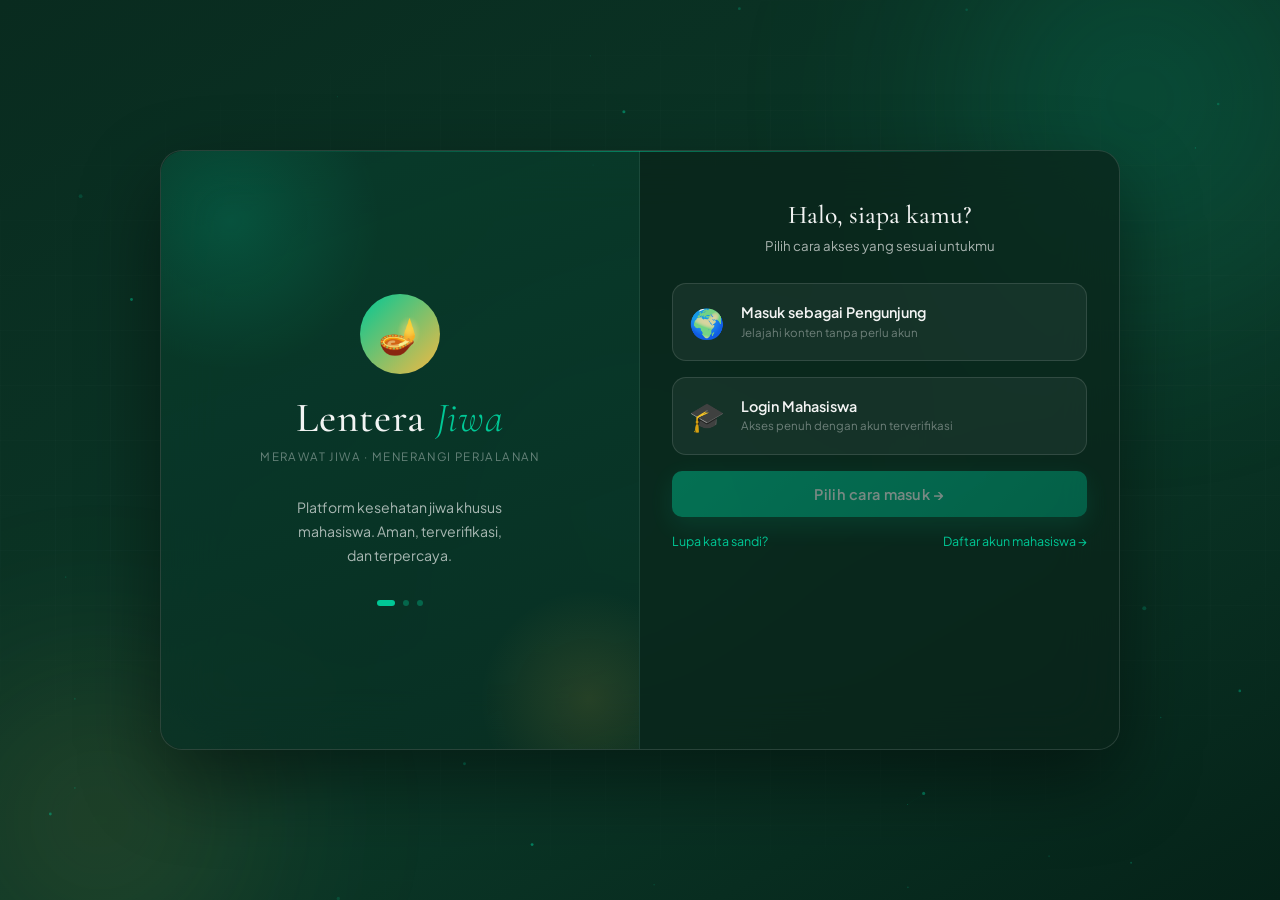
==== commit 93ae0db5: "Fix: cek username server + masuk sekarang ke index.html" ====
--- a/login.html
+++ b/login.html
@@ -664,12 +664,12 @@
           <p style="font-size:.77rem;color:var(--teal);font-weight:600;margin-bottom:3px">📧 Kode OTP Email</p>
           <p style="font-size:.72rem;color:var(--text-w3);margin-bottom:9px">Kode 6 digit dikirim ke email Anda</p>
           <div class="otp-row">
-            <input class="iw oti" type="text" maxlength="1" oninput="oN(this,0)">
-            <input class="iw oti" type="text" maxlength="1" oninput="oN(this,1)">
-            <input class="iw oti" type="text" maxlength="1" oninput="oN(this,2)">
-            <input class="iw oti" type="text" maxlength="1" oninput="oN(this,3)">
-            <input class="iw oti" type="text" maxlength="1" oninput="oN(this,4)">
-            <input class="iw oti" type="text" maxlength="1" oninput="oN(this,5)">
+            <input class="iw oti" type="text" inputmode="numeric" pattern="[0-9]*" maxlength="1" oninput="oN(this,0)">
+            <input class="iw oti" type="text" inputmode="numeric" pattern="[0-9]*" maxlength="1" oninput="oN(this,1)">
+            <input class="iw oti" type="text" inputmode="numeric" pattern="[0-9]*" maxlength="1" oninput="oN(this,2)">
+            <input class="iw oti" type="text" inputmode="numeric" pattern="[0-9]*" maxlength="1" oninput="oN(this,3)">
+            <input class="iw oti" type="text" inputmode="numeric" pattern="[0-9]*" maxlength="1" oninput="oN(this,4)">
+            <input class="iw oti" type="text" inputmode="numeric" pattern="[0-9]*" maxlength="1" oninput="oN(this,5)">
           </div>
           <p style="font-size:.7rem;color:var(--text-w3)">Tidak terima? <a onclick="resOtp()" style="color:var(--teal);cursor:pointer">Kirim ulang</a></p>
         </div>
@@ -712,7 +712,7 @@
           <div class="suc-ic">✓</div>
           <div class="suc-t">Berhasil! 🎉</div>
           <p class="suc-m" id="sucM"></p>
-          <button class="btn btn-p" onclick="go('scW','l');resetAll()" style="max-width:240px;margin:0 auto">Masuk Sekarang →</button>
+          <button class="btn btn-p" onclick="window.location.href='index.html'" style="max-width:240px;margin:0 auto">Masuk Sekarang →</button>
           <p style="font-size:.72rem;color:var(--text-w3);margin-top:.9rem">Periksa email untuk tautan aktivasi akun</p>
         </div>
       </div>
@@ -722,6 +722,7 @@
 </div><!-- /card -->
 </div><!-- /stage -->
 
+<script src="js/auth.js"></script>
 <script>
 // ===== STATE =====
 let cur = 'scW';
@@ -842,12 +843,16 @@
 }
 
 // ===== LOGIN =====
-function doLogin() {
+async function doLogin() {
   const nf = document.getElementById('lNf');
   const u = g('lU'), p = g('lP');
   if (!u || !p) { sN(nf, 'err', 'Harap isi username dan kata sandi.'); return; }
   if (!caps['lCap']) { sN(nf, 'err', 'Selesaikan verifikasi reCAPTCHA terlebih dahulu.'); return; }
-  sN(nf, 'ok', '✓ Login berhasil! Selamat datang kembali 👋');
+  sN(nf, 'ok', '⏳ Sedang masuk...');
+  const res = await LJ_AUTH.login(u, p);
+  if (!res.ok) { sN(nf, 'err', res.msg); return; }
+  sN(nf, 'ok', '✓ Login berhasil! Selamat datang, ' + res.user.nama + ' 👋');
+  setTimeout(function() { window.location.href = 'index.html'; }, 1000);
 }
 
 // ===== FORGOT =====
@@ -887,11 +892,10 @@
 }
 
 // ===== VALIDATE STEP 1 =====
-function v1() {
+async function v1() {
   const nf = document.getElementById('r1Nf');
   const u = g('rU'), nm = g('rN'), kt = g('rK'), ag = g('rA');
   if (!u || u.length < 4) { sN(nf, 'err', 'Username minimal 4 karakter.'); return; }
-  if (TAKEN.includes(u.toLowerCase())) { sN(nf, 'err', 'Username sudah dipakai orang lain.'); return; }
   if (!nm) { sN(nf, 'err', 'Nama lengkap harus diisi.'); return; }
   if (!kt) { sN(nf, 'err', 'Tempat tinggal harus diisi.'); return; }
   if (!ag || +ag < 15 || +ag > 80) { sN(nf, 'err', 'Usia harus antara 15–80 tahun.'); return; }
@@ -899,33 +903,52 @@
   if (!document.getElementById('univV').value) { sN(nf, 'err', 'Pilih universitas Anda.'); return; }
   if (!g('rSem')) { sN(nf, 'err', 'Pilih semester.'); return; }
   if (!g('rNIM')) { sN(nf, 'err', 'NIM harus diisi.'); return; }
+  sN(nf, 'ok', '⏳ Memeriksa ketersediaan username...');
+  const chk = await LJ_AUTH.checkUsername(u);
+  if (!chk.ok) { sN(nf, 'err', chk.msg); return; }
   sN(nf, '', '');
   goR(2);
 }
 
 // ===== VALIDATE STEP 2 =====
-function v2() {
+async function v2() {
   const nf = document.getElementById('r2Nf');
   const pw = g('rP'), pwc = g('rPC'), em = g('rE'), ph = g('rPh');
   if (pw.length < 8) { sN(nf, 'err', 'Kata sandi minimal 8 karakter.'); return; }
   if (pw !== pwc) { sN(nf, 'err', 'Kata sandi tidak cocok.'); return; }
   if (!/^[^@]+@[^@]+\.[^@]{2,}$/.test(em)) { sN(nf, 'err', 'Format email tidak valid.'); return; }
   if (!/^(\+62|62|0)[0-9]{8,13}$/.test(ph.replace(/[-\s]/g, ''))) { sN(nf, 'err', 'Format nomor telepon tidak valid.'); return; }
-  sN(nf, '', '');
+  sN(nf, 'ok', '📩 Mengirim kode OTP ke ' + em + '...');
+  const otpRes = await LJ_AUTH.sendOTP(em);
+  if (!otpRes.ok) { sN(nf, 'err', 'Gagal kirim OTP: ' + otpRes.msg); return; }
+  sN(nf, 'ok', '✅ Kode OTP terkirim ke ' + em);
   goR(3);
 }
 
 // ===== SUBMIT REG =====
-function subReg() {
+async function subReg() {
   const nf = document.getElementById('r3Nf');
   const otps = document.querySelectorAll('#scR3 .oti');
   const otp = [...otps].map(i => i.value).join('');
   if (otp.length < 6) { sN(nf, 'err', 'Masukkan kode OTP 6 digit dari email.'); return; }
+  sN(nf, 'ok', '⏳ Memverifikasi OTP...');
+  const otpCheck = await LJ_AUTH.verifyOTP(g('rE'), otp);
+  if (!otpCheck.ok) { sN(nf, 'err', otpCheck.msg); return; }
   if (!document.getElementById('ktmF').files[0]) { sN(nf, 'err', 'Upload foto KTM Anda terlebih dahulu.'); return; }
   const exp = mOp === '+' ? mA2 + mB2 : mOp === '-' ? mA2 - mB2 : mA2 * mB2;
   if (parseInt(g('mA')) !== exp) { sN(nf, 'err', 'Jawaban verifikasi keamanan salah. Coba lagi.'); return; }
   if (!document.getElementById('tCk').checked) { sN(nf, 'err', 'Anda harus menyetujui Syarat & Ketentuan.'); return; }
-  document.getElementById('sucM').innerHTML = `Akun <strong>Mahasiswa</strong> Anda telah berhasil dibuat!<br>Periksa email untuk tautan aktivasi.`;
+  const regData = {
+    username: g('rU'), nama: g('rN'), email: g('rE'),
+    phone: g('rPh'), password: g('rP'),
+    usia: g('rA'), gender: gen,
+    univ: document.getElementById('univV').value,
+    nim: g('rNIM'), semester: g('rSem')
+  };
+  sN(nf, 'ok', '⏳ Mendaftarkan akun...');
+  const res = await LJ_AUTH.register(regData);
+  if (!res.ok) { sN(nf, 'err', res.msg); return; }
+  document.getElementById('sucM').innerHTML = `Akun <strong>Mahasiswa</strong> atas nama <strong>${res.user.nama}</strong> berhasil dibuat!<br>Silakan login untuk melanjutkan.`;
   go('scSuc', 'r');
   confetti();
 }
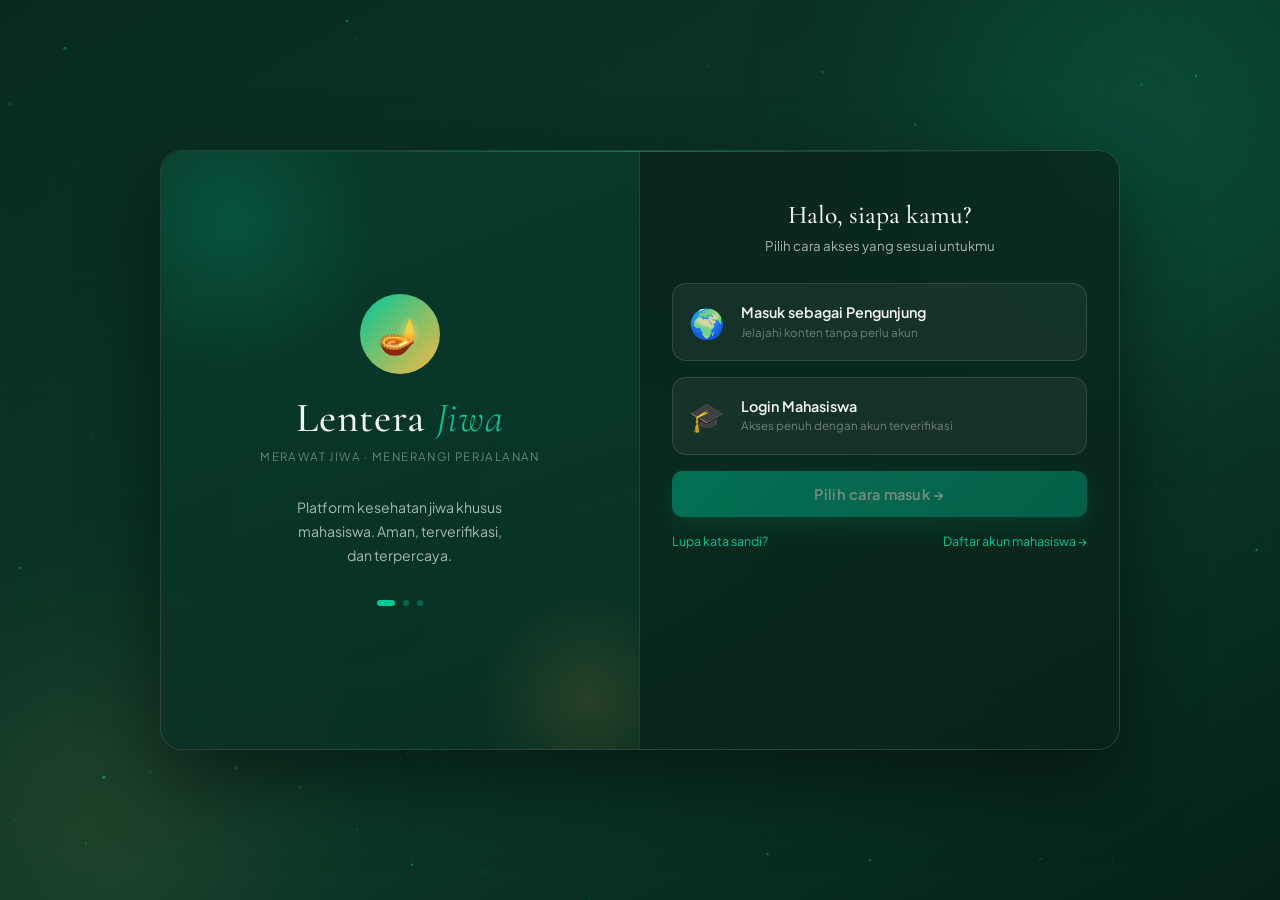
==== commit e4b12a97: "Fix: upload foto KTM ke Drive + simpan URL di Spreadsheet" ====
--- a/login.html
+++ b/login.html
@@ -945,6 +945,11 @@
     univ: document.getElementById('univV').value,
     nim: g('rNIM'), semester: g('rSem')
   };
+  sN(nf, 'ok', '⏳ Mengupload foto KTM...');
+  const ktmFile = document.getElementById('ktmF').files[0];
+  const uploadRes = await LJ_AUTH.uploadPhoto(ktmFile);
+  if (!uploadRes.ok) { sN(nf, 'err', 'Gagal upload foto KTM: ' + uploadRes.msg); return; }
+  regData.ktmUrl = uploadRes.url;
   sN(nf, 'ok', '⏳ Mendaftarkan akun...');
   const res = await LJ_AUTH.register(regData);
   if (!res.ok) { sN(nf, 'err', res.msg); return; }
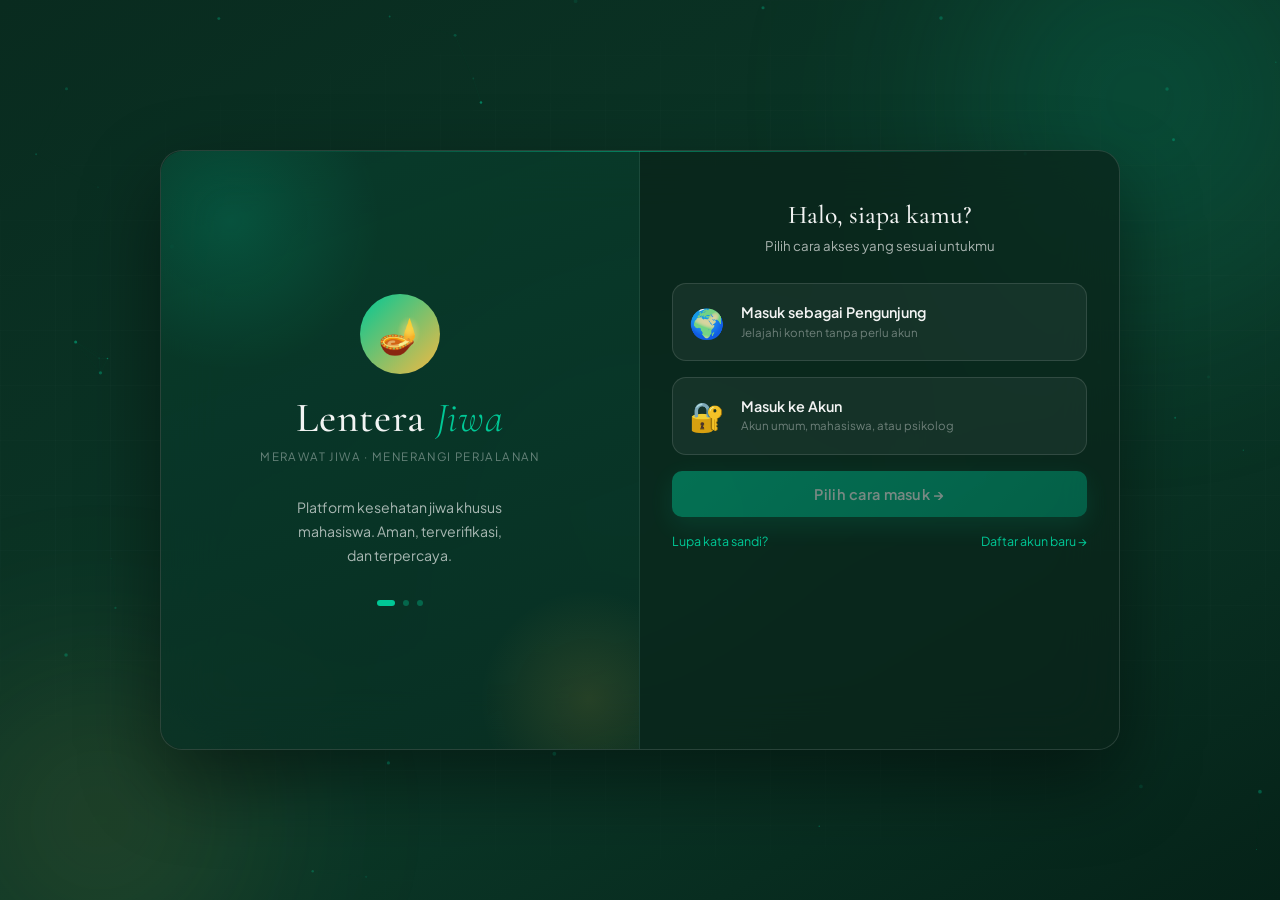
==== commit f13efe1a: "Perbarui situs dengan hasil audit & fitur baru - Keamanan: perbaikan XSS chat & registrasi; token/OT" ====
--- a/login.html
+++ b/login.html
@@ -466,10 +466,10 @@
         <!-- Mahasiswa: perlu login -->
         <div class="role-single" id="rcM" onclick="pickRole('mhs')">
           <div class="rc-badge">✓</div>
-          <span class="role-single-ico">🎓</span>
+          <span class="role-single-ico">🔐</span>
           <div class="role-single-text">
-            <span class="rc-name">Login Mahasiswa</span>
-            <span class="rc-desc">Akses penuh dengan akun terverifikasi</span>
+            <span class="rc-name">Masuk ke Akun</span>
+            <span class="rc-desc">Akun umum, mahasiswa, atau psikolog</span>
           </div>
         </div>
 
@@ -479,7 +479,7 @@
 
         <div class="lnks" style="margin-top:1rem">
           <a onclick="go('scForgot','r')">Lupa kata sandi?</a>
-          <a onclick="go('scR1','r')">Daftar akun mahasiswa →</a>
+          <a onclick="go('scR1','r')">Daftar akun baru →</a>
         </div>
       </div>
 
@@ -487,7 +487,7 @@
       <div class="sc" id="scL" style="display:none">
         <div style="display:flex;align-items:center;gap:10px;margin-bottom:1.1rem">
           <a onclick="go('scW','l')" style="color:var(--text-w3);cursor:pointer;font-size:1rem;line-height:1">←</a>
-          <div style="font-size:.7rem;color:var(--text-w3);letter-spacing:.08em;text-transform:uppercase">Login Mahasiswa</div>
+          <div style="font-size:.7rem;color:var(--text-w3);letter-spacing:.08em;text-transform:uppercase">Masuk ke Akun</div>
         </div>
         <div class="sc-title" style="font-size:1.35rem">Selamat Datang Kembali</div>
         <div class="sc-sub">Masuk dengan akun mahasiswa terverifikasi</div>
@@ -504,11 +504,6 @@
             <span class="ico" onclick="tPw('lP',this)">👁</span>
           </div>
         </div>
-        <div class="cap-row">
-          <div class="cap-box" id="lCap" onclick="tCap('lCap')"></div>
-          <span class="cap-txt">Saya bukan robot</span>
-          <div class="cap-logo">reCAPTCHA<br><small style="font-size:.57rem">Privasi · Ketentuan</small></div>
-        </div>
         <button class="btn btn-p" onclick="doLogin()">Masuk ke Akun 🔐</button>
         <div class="div">atau</div>
         <button class="btn btn-g" onclick="go('scR1','r')" style="font-size:.83rem">Belum punya akun? Daftar Sekarang</button>
@@ -521,33 +516,50 @@
       <div class="sc" id="scForgot" style="display:none">
         <div style="text-align:center;font-size:2.2rem;margin-bottom:.7rem;margin-top:.5rem">🔑</div>
         <div class="sc-title" style="text-align:center;font-size:1.3rem">Lupa Kata Sandi?</div>
-        <div class="sc-sub" style="text-align:center">Kami kirimkan tautan pemulihan ke email Anda</div>
+        <div class="sc-sub" style="text-align:center" id="fSub">Kami kirimkan kode pemulihan 6 digit ke email akunmu</div>
         <div class="nf" id="fNf"></div>
         <div class="fg">
-          <label class="lbl">Alamat Email</label>
-          <div class="iw"><input type="email" id="fE" placeholder="email@domain.com"></div>
-        </div>
-        <div class="cap-row">
-          <div class="cap-box" id="fCap" onclick="tCap('fCap')"></div>
-          <span class="cap-txt">Saya bukan robot</span>
-          <div class="cap-logo">reCAPTCHA<br><small style="font-size:.57rem">Privasi · Ketentuan</small></div>
-        </div>
-        <button class="btn btn-p" onclick="doForgot()">Kirim Tautan Pemulihan</button>
+          <label class="lbl" for="fE">Alamat Email Akun</label>
+          <div class="iw"><input type="email" id="fE" placeholder="email@domain.com" autocomplete="email"></div>
+        </div>
+        <div id="fStep2" style="display:none">
+          <div class="fg">
+            <label class="lbl" for="fO">Kode dari Email</label>
+            <div class="iw"><input type="text" id="fO" inputmode="numeric" maxlength="6" placeholder="6 digit" autocomplete="one-time-code"></div>
+          </div>
+          <div class="fg">
+            <label class="lbl" for="fP">Kata Sandi Baru</label>
+            <div class="iw"><input type="password" id="fP" placeholder="Min. 8 karakter" autocomplete="new-password"></div>
+          </div>
+          <div class="fg">
+            <label class="lbl" for="fPC">Ulangi Kata Sandi Baru</label>
+            <div class="iw"><input type="password" id="fPC" placeholder="Ketik ulang" autocomplete="new-password"></div>
+          </div>
+        </div>
+        <button class="btn btn-p" id="fBtn" onclick="doForgot()">Kirim Kode Pemulihan</button>
         <div style="text-align:center;margin-top:.9rem">
-          <a onclick="go('scW','l')" class="lnk">← Kembali ke halaman masuk</a>
+          <a href="javascript:void(0)" onclick="go('scW','l')" class="lnk">← Kembali ke halaman masuk</a>
         </div>
       </div>
 
-      <!-- ===== REG STEP 1: Info Pribadi ===== -->
       <div class="sc" id="scR1" style="display:none">
         <div style="display:flex;align-items:center;gap:10px;margin-bottom:.8rem">
           <a onclick="go('scW','l')" style="color:var(--text-w3);cursor:pointer;font-size:1rem">←</a>
-          <div style="font-size:.7rem;color:var(--text-w3);letter-spacing:.08em;text-transform:uppercase">Pendaftaran Mahasiswa</div>
+          <div style="font-size:.7rem;color:var(--text-w3);letter-spacing:.08em;text-transform:uppercase">Pendaftaran Akun</div>
         </div>
         <div class="sbar" id="sb1"></div>
         <div class="sc-title" style="font-size:1.2rem">Info Pribadi</div>
         <div class="sc-sub" style="font-size:.8rem;margin-bottom:1.1rem">Langkah 1 dari 3 — Data diri kamu</div>
         <div class="nf" id="r1Nf"></div>
+
+        <div class="fg">
+          <label class="lbl">Jenis Akun *</label>
+          <div class="gend-row" role="radiogroup" aria-label="Jenis akun">
+            <div class="gopt topt on" role="radio" aria-checked="true" tabindex="0" data-tipe="umum" onclick="pickTipe('umum')">🙂 Umum (18+)</div>
+            <div class="gopt topt" role="radio" aria-checked="false" tabindex="0" data-tipe="mahasiswa" onclick="pickTipe('mahasiswa')">🎓 Mahasiswa</div>
+          </div>
+          <div class="fs info" id="tipeSt">Akun umum: cukup data dasar + verifikasi email.</div>
+        </div>
 
         <div class="fg">
           <label class="lbl">Username *</label>
@@ -561,25 +573,20 @@
           <label class="lbl">Nama Lengkap *</label>
           <div class="iw"><input type="text" id="rN" placeholder="Sesuai identitas resmi"></div>
         </div>
-        <div class="g2">
-          <div class="fg">
-            <label class="lbl">Tempat Tinggal *</label>
-            <div class="iw"><input type="text" id="rK" placeholder="Kota / Kabupaten"></div>
-          </div>
-          <div class="fg">
-            <label class="lbl">Usia *</label>
-            <div class="iw"><input type="number" id="rA" placeholder="Tahun" min="15" max="80"></div>
-          </div>
+        <div class="fg">
+          <label class="lbl">Usia *</label>
+          <div class="iw"><input type="number" id="rA" placeholder="Tahun" min="18" max="100"></div>
         </div>
         <div class="fg">
           <label class="lbl">Jenis Kelamin *</label>
           <div class="gend-row">
-            <div class="gopt" onclick="pickG(this,'L')">Laki-laki</div>
-            <div class="gopt" onclick="pickG(this,'P')">Perempuan</div>
-            <div class="gopt" onclick="pickG(this,'X')">Lainnya</div>
-          </div>
-        </div>
-
+            <div class="gopt gsex" onclick="pickG(this,'L')">Laki-laki</div>
+            <div class="gopt gsex" onclick="pickG(this,'P')">Perempuan</div>
+            <div class="gopt gsex" onclick="pickG(this,'X')">Lainnya</div>
+          </div>
+        </div>
+
+        <div id="mhsFields" style="display:none">
         <div class="fg">
           <label class="lbl">Universitas *</label>
           <div class="dw">
@@ -604,6 +611,7 @@
             <div class="iw"><input type="text" id="rNIM" placeholder="No. Induk Mhs."></div>
           </div>
         </div>
+        </div>
 
         <div class="btn-row" style="margin-top:.6rem">
           <button class="btn btn-g" onclick="go('scW','l')" style="flex:.35">← Batal</button>
@@ -642,7 +650,7 @@
           <div class="fs info" id="eSt"></div>
         </div>
         <div class="fg">
-          <label class="lbl">Nomor Telepon *</label>
+          <label class="lbl" id="phLbl">Nomor Telepon (opsional)</label>
           <div class="iw"><input type="tel" id="rPh" placeholder="08xx-xxxx-xxxx" oninput="vPh(this)" maxlength="16"></div>
           <div class="fs info" id="phSt"></div>
         </div>
@@ -674,8 +682,8 @@
           <p style="font-size:.7rem;color:var(--text-w3)">Tidak terima? <a onclick="resOtp()" style="color:var(--teal);cursor:pointer">Kirim ulang</a></p>
         </div>
 
-        <!-- Upload KTM -->
-        <div class="fg">
+        <!-- Upload KTM (khusus mahasiswa) -->
+        <div class="fg" id="ktmBlock" style="display:none">
           <label class="lbl">Foto KTM *</label>
           <div class="fzone" id="ktmZ">
             <input type="file" id="ktmF" accept="image/jpeg,image/png,image/webp,.pdf" onchange="hFile(this)">
@@ -728,8 +736,8 @@
 let cur = 'scW';
 let wRole = null;
 let gen = '';
+let tipeAkun = 'umum';
 let mA2 = 0, mB2 = 0, mOp = '';
-const caps = {};
 const TAKEN = ['admin','user','test','mahasiswa','root','support','info'];
 const UNIVS = [
   'Universitas Indonesia','Universitas Gadjah Mada','Institut Teknologi Bandung',
@@ -805,10 +813,10 @@
   pill.style.display = '';
   pill.innerHTML = r === 'guest'
     ? '🌍 Sebagai <strong>Pengunjung</strong>, Anda langsung masuk ke halaman utama tanpa perlu akun.'
-    : '🎓 Sebagai <strong>Mahasiswa</strong>, silakan login dengan akun terverifikasi.';
+    : '🔐 Masuk dengan akunmu (umum, mahasiswa, atau psikolog).';
   const btn = document.getElementById('wBtn');
   btn.disabled = false;
-  btn.textContent = r === 'guest' ? '🌿 Masuk sebagai Pengunjung' : '🔐 Login Mahasiswa';
+  btn.textContent = r === 'guest' ? '🌿 Masuk sebagai Pengunjung' : '🔐 Masuk ke Akun';
   btn.className = r === 'guest' ? 'btn btn-p' : 'btn btn-a';
 }
 
@@ -822,18 +830,13 @@
     setTimeout(() => {
       c.style.transform = '';
       c.style.opacity = '';
-      alert('🌿 Selamat datang, Pengunjung!\n\nAnda akan dialihkan ke halaman utama.');
+      window.location.href = 'index.html';
     }, 400);
   } else {
     go('scL', 'r');
   }
 }
 
-// ===== CAPTCHA =====
-function tCap(id) {
-  caps[id] = !caps[id];
-  document.getElementById(id).classList.toggle('on', !!caps[id]);
-}
 
 // ===== SHOW/HIDE PW =====
 function tPw(id, ic) {
@@ -847,22 +850,62 @@
   const nf = document.getElementById('lNf');
   const u = g('lU'), p = g('lP');
   if (!u || !p) { sN(nf, 'err', 'Harap isi username dan kata sandi.'); return; }
-  if (!caps['lCap']) { sN(nf, 'err', 'Selesaikan verifikasi reCAPTCHA terlebih dahulu.'); return; }
   sN(nf, 'ok', '⏳ Sedang masuk...');
   const res = await LJ_AUTH.login(u, p);
   if (!res.ok) { sN(nf, 'err', res.msg); return; }
   sN(nf, 'ok', '✓ Login berhasil! Selamat datang, ' + res.user.nama + ' 👋');
-  setTimeout(function() { window.location.href = 'index.html'; }, 1000);
+  const role = res.user && res.user.role;
+  setTimeout(function() { window.location.href = (role === 'psikolog' || role === 'admin') ? 'portal.html' : 'index.html'; }, 1000);
 }
 
 // ===== FORGOT =====
-function doForgot() {
+// Dua langkah: (1) minta kode ke email, (2) isi kode + sandi baru.
+let forgotStep = 1;
+async function doForgot() {
   const nf = document.getElementById('fNf');
-  const em = g('fE');
-  if (!/^[^@]+@[^@]+\.[^@]{2,}$/.test(em)) { sN(nf, 'err', 'Masukkan alamat email yang valid.'); return; }
-  if (!caps['fCap']) { sN(nf, 'err', 'Selesaikan reCAPTCHA terlebih dahulu.'); return; }
-  sN(nf, 'ok', '📩 Tautan pemulihan dikirim ke ' + em);
-}
+  const btn = document.getElementById('fBtn');
+  const em = g('fE').trim().toLowerCase();
+  if (!/^[^@\s]+@[^@\s]+\.[^@\s]{2,}$/.test(em)) { sN(nf, 'err', 'Masukkan alamat email yang valid.'); return; }
+  btn.disabled = true;
+  try {
+    if (forgotStep === 1) {
+      sN(nf, 'ok', '⏳ Mengirim kode...');
+      const r = await LJ_AUTH.sendResetOTP(em);
+      if (!r.ok) { sN(nf, 'err', /tidak dikenal/i.test(r.msg || '') ? 'Fitur pemulihan belum aktif di server. Hubungi admin Lentera Jiwa.' : (r.msg || 'Gagal mengirim kode.')); return; }
+      forgotStep = 2;
+      document.getElementById('fStep2').style.display = '';
+      document.getElementById('fE').readOnly = true;
+      document.getElementById('fSub').textContent = 'Cek emailmu (juga folder Spam), lalu masukkan kode dan kata sandi baru.';
+      btn.textContent = 'Simpan Kata Sandi Baru';
+      sN(nf, 'ok', r.msg || 'Jika email ini terdaftar, kode pemulihan sudah dikirim.');
+      document.getElementById('fO').focus();
+      return;
+    }
+    const otp = g('fO').trim(), pw = g('fP'), pwc = g('fPC');
+    if (!/^[0-9]{6}$/.test(otp)) { sN(nf, 'err', 'Masukkan kode 6 digit dari email.'); return; }
+    if (pw.length < 8) { sN(nf, 'err', 'Kata sandi baru minimal 8 karakter.'); return; }
+    if (pw !== pwc) { sN(nf, 'err', 'Kata sandi baru tidak cocok.'); return; }
+    sN(nf, 'ok', '⏳ Menyimpan kata sandi baru...');
+    const r = await LJ_AUTH.resetPassword(em, otp, pw);
+    if (!r.ok) { sN(nf, 'err', r.msg || 'Gagal mengubah kata sandi.'); return; }
+    sN(nf, 'ok', '✅ ' + (r.msg || 'Kata sandi berhasil diubah.'));
+    forgotStep = 1;
+    ['fO', 'fP', 'fPC'].forEach(id => document.getElementById(id).value = '');
+    document.getElementById('fStep2').style.display = 'none';
+    document.getElementById('fE').readOnly = false;
+    btn.textContent = 'Kirim Kode Pemulihan';
+    document.getElementById('lU').value = em;
+    setTimeout(() => go('scL', 'l'), 1500);
+  } finally {
+    btn.disabled = false;
+  }
+}
+
+// Tekan Enter di kolom login = klik Masuk
+['lU', 'lP'].forEach(id => {
+  const el = document.getElementById(id);
+  if (el) el.addEventListener('keydown', e => { if (e.key === 'Enter') { e.preventDefault(); doLogin(); } });
+});
 
 // ===== STEP BARS — 3 langkah (R1, R2, R3) =====
 const sNames = ['Info Pribadi', 'Keamanan', 'Verifikasi'];
@@ -894,15 +937,16 @@
 // ===== VALIDATE STEP 1 =====
 async function v1() {
   const nf = document.getElementById('r1Nf');
-  const u = g('rU'), nm = g('rN'), kt = g('rK'), ag = g('rA');
+  const u = g('rU'), nm = g('rN'), ag = g('rA');
+  const mhs = tipeAkun === 'mahasiswa';
   if (!u || u.length < 4) { sN(nf, 'err', 'Username minimal 4 karakter.'); return; }
   if (!nm) { sN(nf, 'err', 'Nama lengkap harus diisi.'); return; }
-  if (!kt) { sN(nf, 'err', 'Tempat tinggal harus diisi.'); return; }
-  if (!ag || +ag < 15 || +ag > 80) { sN(nf, 'err', 'Usia harus antara 15–80 tahun.'); return; }
+  if (mhs && (!ag || +ag < 15 || +ag > 80)) { sN(nf, 'err', 'Usia harus antara 15–80 tahun.'); return; }
+  if (!mhs && (!ag || +ag < 18 || +ag > 100)) { sN(nf, 'err', 'Akun umum untuk usia 18 tahun ke atas. Kamu tetap bisa membaca artikel dan mencoba tes tanpa akun.'); return; }
   if (!gen) { sN(nf, 'err', 'Pilih jenis kelamin terlebih dahulu.'); return; }
-  if (!document.getElementById('univV').value) { sN(nf, 'err', 'Pilih universitas Anda.'); return; }
-  if (!g('rSem')) { sN(nf, 'err', 'Pilih semester.'); return; }
-  if (!g('rNIM')) { sN(nf, 'err', 'NIM harus diisi.'); return; }
+  if (mhs && !document.getElementById('univV').value.trim()) { sN(nf, 'err', 'Isi nama universitas Anda.'); return; }
+  if (mhs && !g('rSem')) { sN(nf, 'err', 'Pilih semester.'); return; }
+  if (mhs && !g('rNIM')) { sN(nf, 'err', 'NIM harus diisi.'); return; }
   sN(nf, 'ok', '⏳ Memeriksa ketersediaan username...');
   const chk = await LJ_AUTH.checkUsername(u);
   if (!chk.ok) { sN(nf, 'err', chk.msg); return; }
@@ -917,7 +961,8 @@
   if (pw.length < 8) { sN(nf, 'err', 'Kata sandi minimal 8 karakter.'); return; }
   if (pw !== pwc) { sN(nf, 'err', 'Kata sandi tidak cocok.'); return; }
   if (!/^[^@]+@[^@]+\.[^@]{2,}$/.test(em)) { sN(nf, 'err', 'Format email tidak valid.'); return; }
-  if (!/^(\+62|62|0)[0-9]{8,13}$/.test(ph.replace(/[-\s]/g, ''))) { sN(nf, 'err', 'Format nomor telepon tidak valid.'); return; }
+  const phClean = ph.replace(/[-\s]/g, '');
+  if ((tipeAkun === 'mahasiswa' || phClean) && !/^(\+62|62|0)[0-9]{8,13}$/.test(phClean)) { sN(nf, 'err', tipeAkun === 'mahasiswa' ? 'Format nomor telepon tidak valid.' : 'Nomor telepon tidak valid. Kosongkan saja jika tidak ingin mengisi.'); return; }
   sN(nf, 'ok', '📩 Mengirim kode OTP ke ' + em + '...');
   const otpRes = await LJ_AUTH.sendOTP(em);
   if (!otpRes.ok) { sN(nf, 'err', 'Gagal kirim OTP: ' + otpRes.msg); return; }
@@ -926,34 +971,66 @@
 }
 
 // ===== SUBMIT REG =====
+// Tiket dari verifyOTP disimpan agar percobaan ulang (mis. upload gagal)
+// tidak perlu memverifikasi OTP lagi. Tiket hanya berlaku untuk satu email.
+// Backend lama tidak mengirim tiket: dipakai mode 'LEGACY' agar pendaftaran
+// tetap berjalan sampai backend versi baru dipasang.
+let regTicket = null, regTicketEmail = '', ktmUploaded = false, ktmUrlLegacy = '';
+
 async function subReg() {
   const nf = document.getElementById('r3Nf');
   const otps = document.querySelectorAll('#scR3 .oti');
   const otp = [...otps].map(i => i.value).join('');
-  if (otp.length < 6) { sN(nf, 'err', 'Masukkan kode OTP 6 digit dari email.'); return; }
-  sN(nf, 'ok', '⏳ Memverifikasi OTP...');
-  const otpCheck = await LJ_AUTH.verifyOTP(g('rE'), otp);
-  if (!otpCheck.ok) { sN(nf, 'err', otpCheck.msg); return; }
-  if (!document.getElementById('ktmF').files[0]) { sN(nf, 'err', 'Upload foto KTM Anda terlebih dahulu.'); return; }
+  const email = g('rE').trim().toLowerCase();
+  // 1) Semua pemeriksaan lokal dulu, supaya OTP tidak terpakai sia-sia
+  if (!regTicket && otp.length < 6) { sN(nf, 'err', 'Masukkan kode OTP 6 digit dari email.'); return; }
+  const mhs = tipeAkun === 'mahasiswa';
+  const ktmFile = document.getElementById('ktmF').files[0];
+  if (mhs && !ktmFile && !ktmUploaded) { sN(nf, 'err', 'Upload foto KTM Anda terlebih dahulu.'); return; }
   const exp = mOp === '+' ? mA2 + mB2 : mOp === '-' ? mA2 - mB2 : mA2 * mB2;
   if (parseInt(g('mA')) !== exp) { sN(nf, 'err', 'Jawaban verifikasi keamanan salah. Coba lagi.'); return; }
   if (!document.getElementById('tCk').checked) { sN(nf, 'err', 'Anda harus menyetujui Syarat & Ketentuan.'); return; }
   const regData = {
-    username: g('rU'), nama: g('rN'), email: g('rE'),
+    username: g('rU'), nama: g('rN'), email: email,
     phone: g('rPh'), password: g('rP'),
     usia: g('rA'), gender: gen,
-    univ: document.getElementById('univV').value,
-    nim: g('rNIM'), semester: g('rSem')
+    univ: mhs ? document.getElementById('univV').value.trim() : '',
+    nim: mhs ? g('rNIM') : '', semester: mhs ? g('rSem').replace('+', '') : '',
+    tipe: tipeAkun
   };
-  sN(nf, 'ok', '⏳ Mengupload foto KTM...');
-  const ktmFile = document.getElementById('ktmF').files[0];
-  const uploadRes = await LJ_AUTH.uploadPhoto(ktmFile);
-  if (!uploadRes.ok) { sN(nf, 'err', 'Gagal upload foto KTM: ' + uploadRes.msg); return; }
-  regData.ktmUrl = uploadRes.url;
+  // 2) Verifikasi OTP → tiket
+  if (!regTicket || regTicketEmail !== email) {
+    sN(nf, 'ok', '⏳ Memverifikasi OTP...');
+    const otpCheck = await LJ_AUTH.verifyOTP(email, otp);
+    if (!otpCheck.ok) { sN(nf, 'err', otpCheck.msg || 'Kode OTP salah.'); return; }
+    regTicket = otpCheck.ticket || 'LEGACY'; regTicketEmail = email; ktmUploaded = false; ktmUrlLegacy = '';
+  }
+  // 3) Upload KTM dengan tiket (khusus mahasiswa)
+  if (mhs && !ktmUploaded) {
+    sN(nf, 'ok', '⏳ Mengupload foto KTM...');
+    const uploadRes = await LJ_AUTH.uploadPhoto(ktmFile, regTicket === 'LEGACY' ? undefined : regTicket);
+    if (!uploadRes.ok) { sN(nf, 'err', 'Gagal upload foto KTM: ' + (uploadRes.msg || 'coba lagi.')); if (/verifikasi/i.test(uploadRes.msg || '')) regTicket = null; return; }
+    ktmUploaded = true;
+    ktmUrlLegacy = uploadRes.url || '';
+  }
+  if (regTicket === 'LEGACY' && ktmUrlLegacy) regData.ktmUrl = ktmUrlLegacy;
+  // 4) Daftar
   sN(nf, 'ok', '⏳ Mendaftarkan akun...');
-  const res = await LJ_AUTH.register(regData);
-  if (!res.ok) { sN(nf, 'err', res.msg); return; }
-  document.getElementById('sucM').innerHTML = `Akun <strong>Mahasiswa</strong> atas nama <strong>${res.user.nama}</strong> berhasil dibuat!<br>Silakan login untuk melanjutkan.`;
+  const res = await LJ_AUTH.register(regData, regTicket === 'LEGACY' ? undefined : regTicket);
+  if (!res.ok) { sN(nf, 'err', res.msg); if (/verifikasi/i.test(res.msg || '')) { regTicket = null; ktmUploaded = false; } return; }
+  regTicket = null; ktmUploaded = false;
+  // Auto login setelah register
+  const loginRes = await LJ_AUTH.login(regData.username, regData.password);
+  // Bangun pesan dengan textContent: nama berasal dari input pengguna
+  // dan tidak boleh disisipkan sebagai HTML (mencegah XSS).
+  const sucM = document.getElementById('sucM');
+  sucM.textContent = '';
+  const bold = t => { const b = document.createElement('strong'); b.textContent = t; return b; };
+  sucM.append('Akun ', bold(mhs ? 'Mahasiswa' : 'Umum'), ' atas nama ', bold((res.user && res.user.nama) || regData.nama), ' berhasil dibuat!');
+  sucM.append(document.createElement('br'));
+  sucM.append(loginRes && loginRes.ok
+    ? 'Kamu sudah masuk secara otomatis.'
+    : 'Silakan masuk dengan username dan kata sandimu.');
   go('scSuc', 'r');
   confetti();
 }
@@ -1011,12 +1088,37 @@
 
 // ===== GENDER =====
 function pickG(el, val) {
-  document.querySelectorAll('.gopt').forEach(g => g.classList.remove('on'));
+  document.querySelectorAll('.gsex').forEach(g => g.classList.remove('on'));
   el.classList.add('on'); gen = val;
 }
+
+// Jenis akun: umum (18+, HP opsional, tanpa KTM) atau mahasiswa
+function pickTipe(t) {
+  tipeAkun = t === 'mahasiswa' ? 'mahasiswa' : 'umum';
+  document.querySelectorAll('.topt').forEach(o => {
+    const on = o.dataset.tipe === tipeAkun;
+    o.classList.toggle('on', on); o.setAttribute('aria-checked', String(on));
+  });
+  const mhs = tipeAkun === 'mahasiswa';
+  document.getElementById('mhsFields').style.display = mhs ? '' : 'none';
+  document.getElementById('ktmBlock').style.display = mhs ? '' : 'none';
+  document.getElementById('phLbl').textContent = mhs ? 'Nomor Telepon *' : 'Nomor Telepon (opsional)';
+  document.getElementById('rA').min = mhs ? 15 : 18;
+  document.getElementById('rA').max = mhs ? 80 : 100;
+  document.getElementById('tipeSt').textContent = mhs
+    ? 'Akun mahasiswa: perlu data kampus dan foto KTM untuk verifikasi.'
+    : 'Akun umum: cukup data dasar + verifikasi email.';
+}
+document.querySelectorAll('.topt').forEach(o => o.addEventListener('keydown', e => {
+  if (e.key === 'Enter' || e.key === ' ') { e.preventDefault(); pickTipe(o.dataset.tipe); }
+}));
 
 // ===== UNIVERSITY SEARCH =====
 function sUniv(q) {
+  // Nama yang diketik langsung dipakai; daftar hanya sebagai saran
+  document.getElementById('univV').value = q.trim();
+  const st = document.getElementById('univSt');
+  if (st) { st.className = 'fs info'; st.textContent = q.trim().length >= 3 ? 'Tidak ada di daftar? Tidak apa-apa, tulis nama lengkap kampusmu.' : ''; }
   const dd = document.getElementById('univDD');
   const res = UNIVS.filter(u => u.toLowerCase().includes(q.toLowerCase()));
   dd.innerHTML = res.length ? res.slice(0, 10).map(u => `<div class="di" onclick="pUniv('${u.replace(/'/g, "\\'")}')">${u}</div>`).join('') : '<div class="dem">Tidak ditemukan</div>';
@@ -1042,10 +1144,14 @@
   const all = document.querySelectorAll('#scR3 .oti');
   if (inp.value && i < all.length - 1) all[i + 1].focus();
 }
-function resOtp() {
+async function resOtp() {
+  const nf = document.getElementById('r3Nf');
   document.querySelectorAll('#scR3 .oti').forEach(i => i.value = '');
   document.querySelectorAll('#scR3 .oti')[0].focus();
-  alert('Kode OTP baru dikirim ke email Anda.');
+  regTicket = null; ktmUploaded = false;
+  sN(nf, 'ok', '📩 Mengirim kode baru...');
+  const r = await LJ_AUTH.sendOTP(g('rE').trim().toLowerCase());
+  sN(nf, r.ok ? 'ok' : 'err', r.ok ? '✅ Kode OTP baru terkirim ke email kamu.' : (r.msg || 'Gagal mengirim kode.'));
 }
 
 // ===== FILE UPLOAD =====
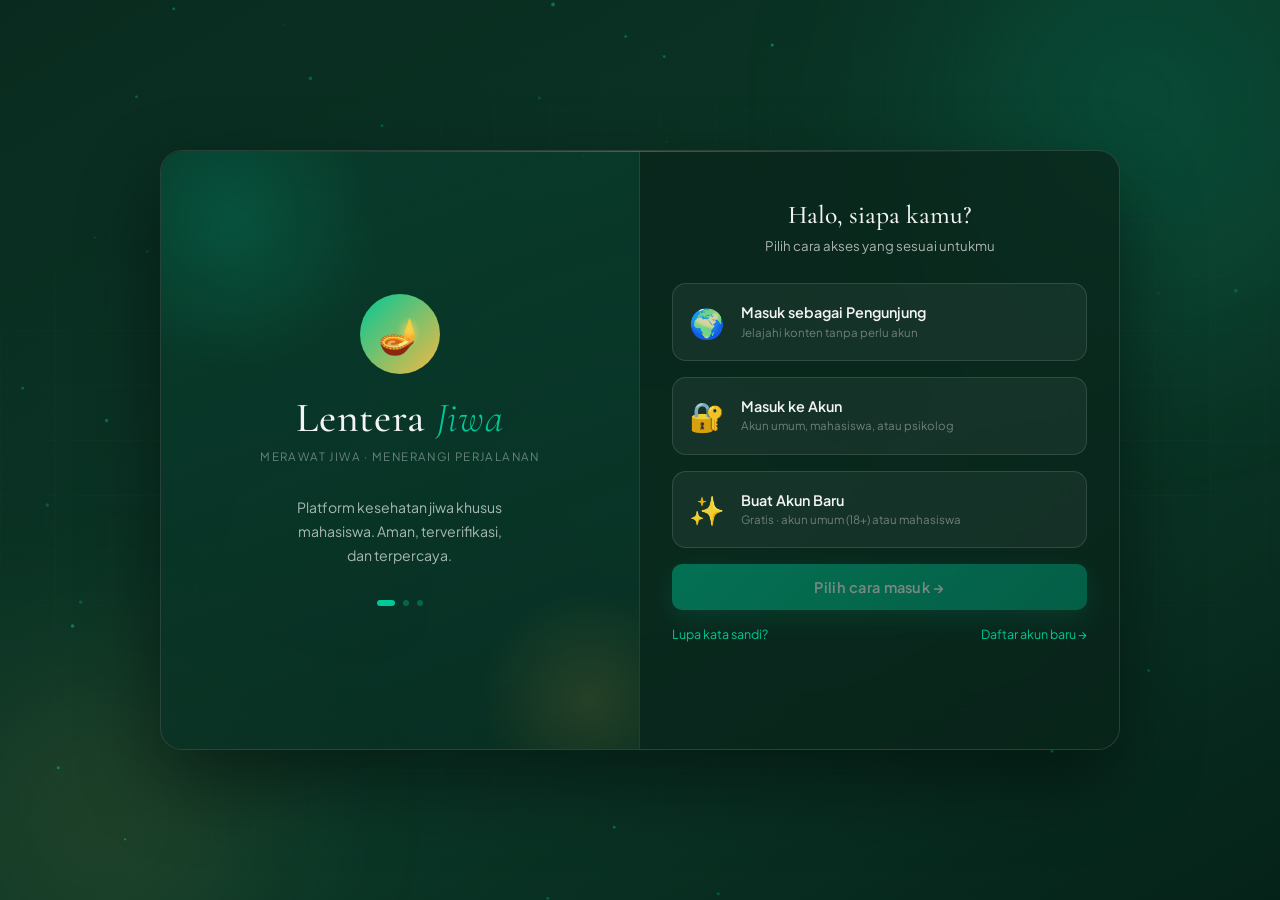
==== commit a94c702e: "Percepat login & pendaftaran; tombol Masuk/Daftar di menu HP Co-Authored-By: Claude Opus 5.5 <norepl" ====
--- a/login.html
+++ b/login.html
@@ -473,6 +473,15 @@
           </div>
         </div>
 
+        <!-- Belum punya akun -->
+        <div class="role-single" id="rcN" onclick="go('scR1','r')" role="button" tabindex="0" onkeydown="if(event.key==='Enter'||event.key===' '){event.preventDefault();go('scR1','r')}">
+          <span class="role-single-ico">✨</span>
+          <div class="role-single-text">
+            <span class="rc-name">Buat Akun Baru</span>
+            <span class="rc-desc">Gratis · akun umum (18+) atau mahasiswa</span>
+          </div>
+        </div>
+
         <div class="pill" id="wPill" style="display:none"></div>
 
         <button class="btn btn-p" id="wBtn" onclick="wAction()" disabled>Pilih cara masuk →</button>
@@ -845,17 +854,32 @@
   ic.textContent = el.type === 'text' ? '🙈' : '👁';
 }
 
+// ===== TOMBOL SIBUK =====
+// Kunci tombol selama proses supaya tidak terkirim dua kali, dan beri tanda jelas.
+async function busyBtn(btn, label, fn) {
+  if (!btn) return fn();
+  if (btn.dataset.busy) return;
+  const old = btn.textContent;
+  btn.dataset.busy = '1'; btn.disabled = true; btn.textContent = label;
+  try { return await fn(); }
+  finally { delete btn.dataset.busy; btn.disabled = false; btn.textContent = old; }
+}
+
 // ===== LOGIN =====
 async function doLogin() {
   const nf = document.getElementById('lNf');
   const u = g('lU'), p = g('lP');
   if (!u || !p) { sN(nf, 'err', 'Harap isi username dan kata sandi.'); return; }
-  sN(nf, 'ok', '⏳ Sedang masuk...');
-  const res = await LJ_AUTH.login(u, p);
-  if (!res.ok) { sN(nf, 'err', res.msg); return; }
-  sN(nf, 'ok', '✓ Login berhasil! Selamat datang, ' + res.user.nama + ' 👋');
-  const role = res.user && res.user.role;
-  setTimeout(function() { window.location.href = (role === 'psikolog' || role === 'admin') ? 'portal.html' : 'index.html'; }, 1000);
+  const btn = document.querySelector('#scL .btn-p');
+  await busyBtn(btn, '⏳ Sedang masuk…', async () => {
+    sN(nf, 'ok', '⏳ Sedang masuk...');
+    const res = await LJ_AUTH.login(u, p);
+    if (!res.ok) { sN(nf, 'err', res.msg); return; }
+    sN(nf, 'ok', '✓ Login berhasil! Selamat datang, ' + res.user.nama + ' 👋');
+    const role = res.user && res.user.role;
+    // Langsung pindah halaman (sebelumnya ada jeda 1 detik)
+    window.location.href = (role === 'psikolog' || role === 'admin') ? 'portal.html' : 'index.html';
+  });
 }
 
 // ===== FORGOT =====
@@ -947,9 +971,14 @@
   if (mhs && !document.getElementById('univV').value.trim()) { sN(nf, 'err', 'Isi nama universitas Anda.'); return; }
   if (mhs && !g('rSem')) { sN(nf, 'err', 'Pilih semester.'); return; }
   if (mhs && !g('rNIM')) { sN(nf, 'err', 'NIM harus diisi.'); return; }
-  sN(nf, 'ok', '⏳ Memeriksa ketersediaan username...');
-  const chk = await LJ_AUTH.checkUsername(u);
-  if (!chk.ok) { sN(nf, 'err', chk.msg); return; }
+  // Biasanya sudah dicek saat mengetik → langsung lanjut tanpa menunggu
+  let chk = unameCheck.name === u.toLowerCase() ? unameCheck.res : null;
+  if (!chk || chk.offline) {
+    const btn = document.querySelector('#scR1 .btn-p');
+    chk = await busyBtn(btn, '⏳ Memeriksa…', () => { sN(nf, 'ok', '⏳ Memeriksa ketersediaan username...'); return serverCheckUsername(u); });
+    if (!chk) return;
+  }
+  if (!chk.ok) { sN(nf, 'err', chk.msg || 'Username sudah dipakai.'); return; }
   sN(nf, '', '');
   goR(2);
 }
@@ -963,11 +992,15 @@
   if (!/^[^@]+@[^@]+\.[^@]{2,}$/.test(em)) { sN(nf, 'err', 'Format email tidak valid.'); return; }
   const phClean = ph.replace(/[-\s]/g, '');
   if ((tipeAkun === 'mahasiswa' || phClean) && !/^(\+62|62|0)[0-9]{8,13}$/.test(phClean)) { sN(nf, 'err', tipeAkun === 'mahasiswa' ? 'Format nomor telepon tidak valid.' : 'Nomor telepon tidak valid. Kosongkan saja jika tidak ingin mengisi.'); return; }
-  sN(nf, 'ok', '📩 Mengirim kode OTP ke ' + em + '...');
+  // Langsung ke langkah 3; email dikirim di latar belakang sementara
+  // pengguna membuka email-nya (sebelumnya harus menunggu email terkirim).
+  sN(nf, '', '');
+  goR(3);
+  const nf3 = document.getElementById('r3Nf');
+  sN(nf3, 'ok', '📩 Mengirim kode ke ' + em + '… cek email-mu sebentar lagi.');
   const otpRes = await LJ_AUTH.sendOTP(em);
-  if (!otpRes.ok) { sN(nf, 'err', 'Gagal kirim OTP: ' + otpRes.msg); return; }
-  sN(nf, 'ok', '✅ Kode OTP terkirim ke ' + em);
-  goR(3);
+  if (otpRes.ok) sN(nf3, 'ok', '✅ Kode terkirim ke ' + em + '. Cek juga folder Spam.');
+  else sN(nf3, 'err', 'Kode belum terkirim: ' + (otpRes.msg || 'coba lagi') + (/terdaftar/.test(otpRes.msg || '') ? '' : ' Ketuk "Kirim ulang" di bawah.'));
 }
 
 // ===== SUBMIT REG =====
@@ -998,6 +1031,19 @@
     nim: mhs ? g('rNIM') : '', semester: mhs ? g('rSem').replace('+', '') : '',
     tipe: tipeAkun
   };
+  const submitBtn = document.querySelector('#scR3 .btn-a');
+  if (submitBtn && submitBtn.dataset.busy) return;
+  if (submitBtn) { submitBtn.dataset.busy = '1'; submitBtn.disabled = true; }
+  try {
+  // Akun umum: data + kode OTP dikirim sekaligus (1 request), langsung masuk
+  if (!mhs && !regTicket) {
+    sN(nf, 'ok', '⏳ Membuat akun…');
+    const resU = await LJ_AUTH.register(regData, undefined, otp);
+    if (resU.ok) return selesaiDaftar(resU, regData, mhs);
+    // Backend versi lama belum mengenal cara 1-request → pakai alur tiket di bawah
+    const legacy = /verifikasi berakhir|ulangi verifikasi otp/i.test(resU.msg || '');
+    if (!legacy) { sN(nf, 'err', resU.msg || 'Pendaftaran gagal.'); return; }
+  }
   // 2) Verifikasi OTP → tiket
   if (!regTicket || regTicketEmail !== email) {
     sN(nf, 'ok', '⏳ Memverifikasi OTP...');
@@ -1019,10 +1065,16 @@
   const res = await LJ_AUTH.register(regData, regTicket === 'LEGACY' ? undefined : regTicket);
   if (!res.ok) { sN(nf, 'err', res.msg); if (/verifikasi/i.test(res.msg || '')) { regTicket = null; ktmUploaded = false; } return; }
   regTicket = null; ktmUploaded = false;
-  // Auto login setelah register
-  const loginRes = await LJ_AUTH.login(regData.username, regData.password);
-  // Bangun pesan dengan textContent: nama berasal dari input pengguna
-  // dan tidak boleh disisipkan sebagai HTML (mencegah XSS).
+  return selesaiDaftar(res, regData, mhs);
+  } finally {
+    if (submitBtn) { delete submitBtn.dataset.busy; submitBtn.disabled = false; }
+  }
+}
+
+async function selesaiDaftar(res, regData, mhs) {
+  // Server baru langsung memberi token; server lama perlu login terpisah
+  const loginRes = res.token ? res : await LJ_AUTH.login(regData.username, regData.password);
+  // Pesan dibangun dengan textContent: nama dari input pengguna (cegah XSS)
   const sucM = document.getElementById('sucM');
   sucM.textContent = '';
   const bold = t => { const b = document.createElement('strong'); b.textContent = t; return b; };
@@ -1037,21 +1089,34 @@
 
 // ===== USERNAME CHECK =====
 let uT;
+// Hasil cek username dari server disimpan, jadi tombol "Lanjutkan" di
+// langkah 1 tidak perlu menunggu server lagi.
+let unameCheck = { name: '', res: null, pending: null };
+function serverCheckUsername(val) {
+  const name = val.toLowerCase();
+  if (unameCheck.name === name && (unameCheck.res || unameCheck.pending)) return unameCheck.pending || Promise.resolve(unameCheck.res);
+  unameCheck = { name: name, res: null, pending: null };
+  unameCheck.pending = LJ_AUTH.checkUsername(val).then(r => {
+    if (unameCheck.name === name) { unameCheck.res = r; unameCheck.pending = null; }
+    return r;
+  });
+  return unameCheck.pending;
+}
 function chkUser(inp) {
   const val = inp.value.trim();
   const st = document.getElementById('uSt'), ic = document.getElementById('uIco');
   clearTimeout(uT);
-  if (val.length < 4) { st.className = 'fs info'; st.textContent = 'Ketik minimal 4 karakter'; ic.textContent = '🔍'; inp.className = 'iw'; return; }
+  inp.classList.remove('o', 'e');
+  if (val.length < 4) { st.className = 'fs info'; st.textContent = 'Ketik minimal 4 karakter'; ic.textContent = '🔍'; return; }
+  if (!/^[a-zA-Z0-9_]{4,20}$/.test(val)) { st.className = 'fs err'; st.textContent = 'Hanya huruf, angka, _ · 4–20 karakter'; ic.textContent = '✗'; inp.classList.add('e'); return; }
   st.className = 'fs info'; st.textContent = 'Memeriksa ketersediaan...'; ic.textContent = '⏳';
-  uT = setTimeout(() => {
-    if (TAKEN.includes(val.toLowerCase())) {
-      st.className = 'fs err'; st.textContent = '✗ Username sudah dipakai orang lain'; ic.textContent = '✗'; inp.classList.add('e');
-    } else if (/^[a-zA-Z0-9_]{4,20}$/.test(val)) {
-      st.className = 'fs ok'; st.textContent = '✓ Username tersedia!'; ic.textContent = '✓'; inp.classList.add('o'); inp.classList.remove('e');
-    } else {
-      st.className = 'fs err'; st.textContent = 'Hanya huruf, angka, _ · Min 4 karakter'; ic.textContent = '✗'; inp.classList.add('e');
-    }
-  }, 750);
+  uT = setTimeout(async () => {
+    const r = await serverCheckUsername(val);
+    if (inp.value.trim() !== val) return;
+    if (r.ok) { st.className = 'fs ok'; st.textContent = '✓ Username tersedia'; ic.textContent = '✓'; inp.classList.add('o'); }
+    else if (r.offline) { st.className = 'fs info'; st.textContent = 'Belum bisa dicek (koneksi). Akan dicek lagi saat lanjut.'; ic.textContent = '🔍'; }
+    else { st.className = 'fs err'; st.textContent = '✗ ' + (r.msg || 'Username sudah dipakai'); ic.textContent = '✗'; inp.classList.add('e'); }
+  }, 500);
 }
 
 // ===== PASSWORD STRENGTH =====
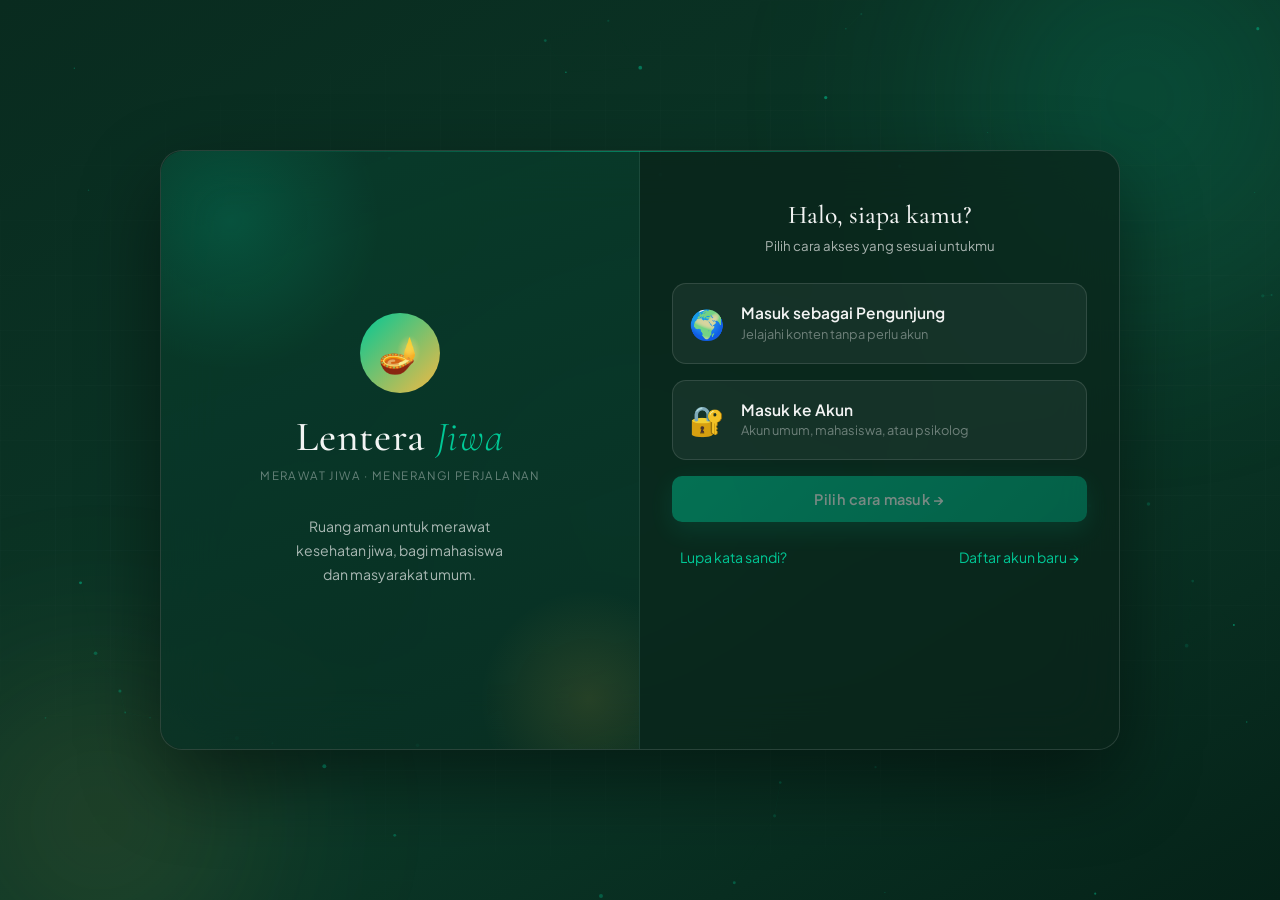
==== commit c0c767d9: "Halaman login: tampilan HP/tablet/laptop, OTP, autocomplete, aksesibilitas; tautan #bagian lebih tep" ====
--- a/login.html
+++ b/login.html
@@ -171,16 +171,16 @@
 
 /* Animasi slide — dipakai via JS classList */
 .sc.slide-out-left{
-  animation:slideOutLeft 0.42s cubic-bezier(.77,0,.18,1) forwards;
+  animation:slideOutLeft 0.2s cubic-bezier(.77,0,.18,1) forwards;
 }
 .sc.slide-out-right{
-  animation:slideOutRight 0.42s cubic-bezier(.77,0,.18,1) forwards;
+  animation:slideOutRight 0.2s cubic-bezier(.77,0,.18,1) forwards;
 }
 .sc.slide-in-right{
-  animation:slideInRight 0.42s cubic-bezier(.77,0,.18,1) forwards;
+  animation:slideInRight 0.22s cubic-bezier(.77,0,.18,1) forwards;
 }
 .sc.slide-in-left{
-  animation:slideInLeft 0.42s cubic-bezier(.77,0,.18,1) forwards;
+  animation:slideInLeft 0.22s cubic-bezier(.77,0,.18,1) forwards;
 }
 
 @keyframes slideOutLeft{
@@ -218,7 +218,7 @@
 .rc-ico{font-size:2rem;display:block;margin-bottom:.5rem;transition:transform .3s cubic-bezier(.34,1.56,.64,1)}
 .rc:hover .rc-ico,.rc.on .rc-ico{transform:scale(1.18) rotate(-6deg)}
 .rc-name{font-size:.9rem;font-weight:600;color:var(--text-w);display:block}
-.rc-desc{font-size:.71rem;color:var(--text-w3);display:block;margin-top:.3rem;line-height:1.4}
+.rc-desc{font-size:.8rem;color:var(--text-w3);display:block;margin-top:.3rem;line-height:1.4}
 
 /* === INFO PILL === */
 .pill{
@@ -240,8 +240,8 @@
 .role-single:hover{border-color:rgba(0,200,150,.35);background:rgba(0,200,150,.07)}
 .role-single.on{border-color:var(--teal);background:rgba(0,200,150,.1)}
 .role-single-ico{font-size:1.8rem;flex-shrink:0}
-.role-single-text .rc-name{display:block;font-size:.9rem;font-weight:600;color:var(--text-w)}
-.role-single-text .rc-desc{display:block;font-size:.72rem;color:var(--text-w3);margin-top:.2rem;line-height:1.4}
+.role-single-text .rc-name{display:block;font-size:.97rem;font-weight:600;color:var(--text-w)}
+.role-single-text .rc-desc{display:block;font-size:.8rem;color:var(--text-w3);margin-top:.2rem;line-height:1.4}
 .role-single .rc-badge{top:50%;right:12px;transform:translateY(-50%) scale(0)}
 .role-single.on .rc-badge{transform:translateY(-50%) scale(1);opacity:1}
 
@@ -263,6 +263,7 @@
 .btn-a:not(:disabled):active{transform:scale(.97)}
 .btn-row{display:flex;gap:10px}
 .btn-row .btn{flex:1}
+.btn-row .btn-g{flex:0 0 auto!important;width:auto;padding-left:1.1rem;padding-right:1.1rem;white-space:nowrap}
 
 /* Ripple */
 .ripple-el{position:absolute;border-radius:50%;background:rgba(255,255,255,.25);transform:scale(0);animation:rpl .65s linear;pointer-events:none}
@@ -270,22 +271,25 @@
 
 /* === FORM === */
 .fg{margin-bottom:1rem}
-.lbl{display:block;font-size:.74rem;font-weight:600;color:var(--text-w2);margin-bottom:5px;letter-spacing:.05em;text-transform:uppercase}
+.lbl{display:block;font-size:.78rem;font-weight:600;color:var(--text-w2);margin-bottom:5px;letter-spacing:.05em;text-transform:uppercase}
 .iw{position:relative}
 .iw input,.iw select{
   width:100%;padding:.72rem 1rem;
   background:var(--inp-bg);border:1.5px solid var(--inp-border);
   border-radius:var(--r3);font-family:'Plus Jakarta Sans',sans-serif;
-  font-size:.88rem;color:var(--text-w);outline:none;
-  transition:all .22s ease;-webkit-appearance:none;appearance:none;
+  font-size:.95rem;color:var(--text-w);outline:none;min-height:46px;
+  transition:border-color .22s ease,background-color .22s ease,box-shadow .22s ease;-webkit-appearance:none;appearance:none;
 }
 .iw input::placeholder{color:var(--text-w3)}
 .iw input:focus,.iw select:focus{border-color:var(--teal);background:rgba(0,200,150,.06);box-shadow:0 0 0 3px rgba(0,200,150,.14)}
 .iw input.e{border-color:var(--err)}
 .iw input.o{border-color:var(--ok)}
-.ico{position:absolute;right:.85rem;top:50%;transform:translateY(-50%);cursor:pointer;color:var(--text-w3);font-size:.88rem;user-select:none;transition:color .2s}
+.ico{position:absolute;right:.25rem;top:50%;transform:translateY(-50%);width:40px;height:40px;display:flex;align-items:center;justify-content:center;background:none;border:0;border-radius:10px;cursor:pointer;color:var(--text-w3);font-size:1rem;user-select:none;transition:color .2s}
+span.ico{pointer-events:none}
+button.ico:focus-visible,.back:focus-visible,.lnk:focus-visible,.role-single:focus-visible,.gopt:focus-visible{outline:2px solid var(--teal);outline-offset:2px}
 .ico:hover{color:var(--text-w2)}
-.fs{font-size:.72rem;margin-top:3px;min-height:13px;transition:all .2s}
+.fs{font-size:.78rem;margin-top:4px;min-height:14px;transition:all .2s;line-height:1.45}
+.fs:empty{min-height:0;margin-top:0}
 .fs.ok{color:var(--ok)}.fs.err{color:var(--err)}.fs.info{color:var(--text-w3)}
 
 /* grid 2 cols */
@@ -295,7 +299,7 @@
 /* password bar */
 .pw-bar{height:3px;background:rgba(255,255,255,.08);border-radius:3px;margin-top:7px;overflow:hidden}
 .pw-fill{height:100%;width:0;border-radius:3px;transition:width .4s,background .4s}
-.pw-lbl{font-size:.68rem;color:var(--text-w3);margin-top:3px}
+.pw-lbl{font-size:.76rem;color:var(--text-w3);margin-top:3px}
 
 /* captcha */
 .cap-row{display:flex;align-items:center;gap:12px;background:rgba(255,255,255,.04);border:1.5px solid var(--inp-border);border-radius:var(--r3);padding:.7rem 1rem;margin-bottom:1rem}
@@ -309,12 +313,12 @@
 .math-c{display:flex;align-items:center;gap:10px;background:rgba(255,255,255,.04);border:1.5px solid var(--inp-border);border-radius:var(--r3);padding:.6rem 1rem;margin-bottom:1rem}
 .math-q{font-weight:600;font-size:.95rem;color:var(--teal);font-family:'Cormorant Garamond',serif;font-size:1.1rem}
 .math-c input{width:60px!important;text-align:center;font-weight:700}
-.ref{background:none;border:none;cursor:pointer;color:var(--teal2);font-size:1.1rem;padding:0;transition:transform .4s cubic-bezier(.34,1.56,.64,1)}
+.ref{background:none;border:none;cursor:pointer;color:var(--teal2);font-size:1.25rem;padding:0;width:42px;height:42px;border-radius:10px;transition:transform .4s cubic-bezier(.34,1.56,.64,1)}
 .ref:hover{transform:rotate(200deg)}
 
 /* step bar */
 .sbar{display:flex;align-items:center;margin-bottom:1.3rem}
-.sd{width:25px;height:25px;border-radius:50%;border:2px solid rgba(255,255,255,.18);color:var(--text-w3);font-size:.7rem;font-weight:600;display:flex;align-items:center;justify-content:center;flex-shrink:0;transition:all .4s cubic-bezier(.34,1.56,.64,1)}
+.sd{width:28px;height:28px;border-radius:50%;border:2px solid rgba(255,255,255,.18);color:var(--text-w3);font-size:.8rem;font-weight:600;display:flex;align-items:center;justify-content:center;flex-shrink:0;transition:all .4s cubic-bezier(.34,1.56,.64,1)}
 .sd.act{border-color:var(--teal);color:var(--teal);background:rgba(0,200,150,.1);transform:scale(1.12)}
 .sd.dn{border-color:var(--teal);background:var(--teal);color:#fff}
 .sl{flex:1;height:2px;background:rgba(255,255,255,.08);transition:background .5s}
@@ -322,7 +326,7 @@
 
 /* gender */
 .gend-row{display:flex;gap:8px}
-.gopt{flex:1;border:1.5px solid rgba(255,255,255,.13);border-radius:var(--r3);padding:.5rem .3rem;text-align:center;cursor:pointer;font-size:.8rem;color:var(--text-w2);transition:all .25s cubic-bezier(.34,1.56,.64,1);user-select:none}
+.gopt{flex:1;border:1.5px solid rgba(255,255,255,.13);border-radius:var(--r3);padding:.7rem .4rem;min-height:44px;display:flex;align-items:center;justify-content:center;text-align:center;cursor:pointer;font-size:.88rem;color:var(--text-w2);transition:all .25s cubic-bezier(.34,1.56,.64,1);user-select:none}
 .gopt:hover{border-color:rgba(0,200,150,.35);background:rgba(0,200,150,.06)}
 .gopt.on{border-color:var(--teal);background:rgba(0,200,150,.1);color:var(--teal);font-weight:600}
 
@@ -341,18 +345,19 @@
 .fzone input{position:absolute;inset:0;opacity:0;cursor:pointer}
 .fzi{font-size:1.7rem;margin-bottom:5px;display:block}
 .fzl{font-size:.82rem;color:var(--text-w2)}
-.fzh{font-size:.7rem;color:var(--text-w3);margin-top:3px}
+.fzh{font-size:.78rem;color:var(--text-w3);margin-top:3px}
 .fprev{display:none;margin-top:8px;background:rgba(0,200,150,.07);border-radius:var(--r3);padding:6px 10px;font-size:.77rem;color:var(--ok);align-items:center;gap:6px}
 
 /* otp */
 .otp-row{display:flex;gap:8px;justify-content:center;margin:.8rem 0}
-.oti{width:44px!important;height:48px;text-align:center;font-size:1.15rem;font-weight:700;padding:0!important;border:2px solid rgba(255,255,255,.14)!important}
-.oti:focus{border-color:var(--teal)!important}
+.oti{width:46px;height:52px;text-align:center;font-family:'Plus Jakarta Sans',sans-serif;font-size:1.3rem;font-weight:700;padding:0;color:var(--text-w);background:var(--inp-bg);border:2px solid rgba(255,255,255,.16);border-radius:var(--r3);outline:none;caret-color:var(--teal);transition:border-color .2s,background .2s}
+.oti:focus{background:rgba(0,200,150,.06);box-shadow:0 0 0 3px rgba(0,200,150,.14)}
+.oti:focus{border-color:var(--teal)}
 
 /* checkbox */
 .ckrow{display:flex;gap:9px;align-items:flex-start;margin-bottom:.9rem}
-.ckrow input[type=checkbox]{width:16px;height:16px;accent-color:var(--teal);flex-shrink:0;margin-top:2px;cursor:pointer}
-.ckrow label{font-size:.78rem;color:var(--text-w2);cursor:pointer}
+.ckrow input[type=checkbox]{width:20px;height:20px;accent-color:var(--teal);flex-shrink:0;margin-top:2px;cursor:pointer}
+.ckrow label{font-size:.84rem;line-height:1.5;color:var(--text-w2);cursor:pointer}
 .ckrow a{color:var(--teal);text-decoration:none}
 
 /* select */
@@ -360,7 +365,7 @@
 select option{background:#082218;color:#fff}
 
 /* notif */
-.nf{padding:.68rem 1rem;border-radius:var(--r3);font-size:.8rem;margin-bottom:.9rem;display:none;animation:fadePill .3s ease}
+.nf{padding:.7rem 1rem;border-radius:var(--r3);font-size:.86rem;line-height:1.5;margin-bottom:.9rem;display:none;animation:fadePill .3s ease}
 .nf.show{display:block}
 .nf.ok{background:rgba(76,217,168,.09);color:var(--ok);border:1px solid rgba(76,217,168,.22)}
 .nf.err{background:rgba(255,107,107,.09);color:var(--err);border:1px solid rgba(255,107,107,.22)}
@@ -376,15 +381,26 @@
 .suc-m{font-size:.83rem;color:var(--text-w2);line-height:1.7;margin-bottom:1.5rem}
 
 /* links */
-.lnks{display:flex;justify-content:space-between;align-items:center;margin-top:1.1rem;font-size:.78rem}
+.lnks{display:flex;justify-content:center;align-items:center;margin-top:.8rem;font-size:.88rem}
 .lnks a{color:var(--teal);cursor:pointer;text-decoration:none;transition:opacity .2s}
 .lnks a:hover{opacity:.7;text-decoration:underline}
-.lnk{color:var(--teal);cursor:pointer;text-decoration:none;font-size:.79rem;transition:opacity .2s}
+.lnk{color:var(--teal);cursor:pointer;text-decoration:none;font-size:.88rem;transition:opacity .2s;background:none;border:0;font-family:inherit;padding:.65rem .5rem;min-height:40px;display:inline-flex;align-items:center;border-radius:8px}
+.lnk:disabled{color:var(--text-w3);cursor:default;opacity:1}
+.lnk-sm{font-size:.84rem;padding:.55rem .35rem}
+/* tombol kembali */
+.back{width:40px;height:40px;margin:-8px 0 -8px -10px;padding:0;display:inline-flex;align-items:center;justify-content:center;background:none;border:0;border-radius:10px;color:var(--text-w2);font-size:1.25rem;line-height:1;cursor:pointer;font-family:system-ui,sans-serif}
+.back:hover{background:rgba(255,255,255,.07);color:var(--text-w)}
+.sc-head{display:flex;align-items:center;gap:8px;margin-bottom:1rem}
+.sc-head span{line-height:1;font-size:.76rem;color:var(--text-w3);letter-spacing:.08em;text-transform:uppercase}
+.signed{background:rgba(245,185,66,.08);border:1px solid rgba(245,185,66,.25);border-radius:var(--r3);padding:.8rem 1rem;margin-bottom:1.1rem;font-size:.86rem;color:var(--text-w2);line-height:1.5}
+.signed strong{color:var(--text-w)}
+.signed .row{display:flex;gap:8px;margin-top:.6rem}
+.signed .btn{padding:.6rem;font-size:.84rem}
 .lnk:hover{opacity:.7}
 
 /* === RESPONSIVE MOBILE === */
 @media(max-width:480px){
-  .stage{padding:1rem .4rem;align-items:flex-start;padding-top:3rem}
+  .stage{padding:1rem .75rem;align-items:flex-start;padding-top:1.25rem}
   .card{max-width:100%;border-radius:20px}
   .sc{padding:1.3rem 1.3rem 1.7rem}
   .logo-area{padding:1.8rem 1.3rem 0}
@@ -395,14 +411,27 @@
   .g2{grid-template-columns:1fr}
   .gend-row{flex-wrap:wrap}
   .otp-row{gap:6px}
-  .oti{width:38px!important;height:42px}
-  .btn-row{flex-direction:column}
-  .lnks{flex-direction:column;gap:9px;text-align:center}
+  .oti{width:40px;height:48px}
+  .iw input,.iw select,.oti{font-size:16px}
 }
 @media(min-width:481px) and (max-width:899px){
-  .card{max-width:430px}
-  .stage{padding:1.5rem .75rem}
-  .oti{width:40px!important;height:44px}
+  .card{max-width:480px}
+  .stage{padding:1.5rem 1rem}
+  .iw input,.iw select,.oti{font-size:16px}
+}
+@media(max-width:340px){
+  .btn-row{flex-direction:column-reverse}
+  .oti{width:36px;height:44px}
+  .otp-row{gap:4px}
+}
+/* Perangkat sentuh (HP & tablet, termasuk mendatar): isian 16px agar tidak di-zoom & mudah dibaca */
+@media(pointer:coarse){
+  .iw input,.iw select,.oti{font-size:16px}
+}
+/* Hormati pengaturan 'kurangi animasi' di HP/laptop */
+@media(prefers-reduced-motion:reduce){
+  *,*::before,*::after{animation-duration:.01ms!important;transition-duration:.01ms!important}
+  #cvs,.leaves{display:none}
 }
 </style>
 </head>
@@ -425,12 +454,7 @@
       <div class="pc-lamp">🪔</div>
       <div class="pc-logo-t">Lentera <em>Jiwa</em></div>
       <div class="pc-logo-s">Merawat Jiwa · Menerangi Perjalanan</div>
-      <p class="pc-tagline">Platform kesehatan jiwa khusus mahasiswa. Aman, terverifikasi, dan terpercaya.</p>
-      <div class="pc-dots">
-        <div class="pc-dot a"></div>
-        <div class="pc-dot"></div>
-        <div class="pc-dot"></div>
-      </div>
+      <p class="pc-tagline">Ruang aman untuk merawat kesehatan jiwa, bagi mahasiswa dan masyarakat umum.</p>
     </div>
   </div>
 
@@ -454,7 +478,9 @@
         <div class="sc-sub" style="text-align:center">Pilih cara akses yang sesuai untukmu</div>
 
         <!-- Pengunjung: tombol langsung masuk tanpa role card -->
-        <div class="role-single" id="rcG" onclick="pickRole('guest')">
+        <div class="signed" id="signedBox" style="display:none"></div>
+
+        <div class="role-single" id="rcG" onclick="pickRole('guest')" role="button" tabindex="0" aria-pressed="false">
           <div class="rc-badge">✓</div>
           <span class="role-single-ico">🌍</span>
           <div class="role-single-text">
@@ -464,7 +490,7 @@
         </div>
 
         <!-- Mahasiswa: perlu login -->
-        <div class="role-single" id="rcM" onclick="pickRole('mhs')">
+        <div class="role-single" id="rcM" onclick="pickRole('mhs')" role="button" tabindex="0" aria-pressed="false">
           <div class="rc-badge">✓</div>
           <span class="role-single-ico">🔐</span>
           <div class="role-single-text">
@@ -473,52 +499,45 @@
           </div>
         </div>
 
-        <!-- Belum punya akun -->
-        <div class="role-single" id="rcN" onclick="go('scR1','r')" role="button" tabindex="0" onkeydown="if(event.key==='Enter'||event.key===' '){event.preventDefault();go('scR1','r')}">
-          <span class="role-single-ico">✨</span>
-          <div class="role-single-text">
-            <span class="rc-name">Buat Akun Baru</span>
-            <span class="rc-desc">Gratis · akun umum (18+) atau mahasiswa</span>
-          </div>
-        </div>
-
         <div class="pill" id="wPill" style="display:none"></div>
 
-        <button class="btn btn-p" id="wBtn" onclick="wAction()" disabled>Pilih cara masuk →</button>
-
-        <div class="lnks" style="margin-top:1rem">
-          <a onclick="go('scForgot','r')">Lupa kata sandi?</a>
-          <a onclick="go('scR1','r')">Daftar akun baru →</a>
+        <button type="button" class="btn btn-p" id="wBtn" onclick="wAction()" disabled>Pilih cara masuk →</button>
+
+        <div class="lnks" style="margin-top:.9rem;justify-content:space-between">
+          <button type="button" class="lnk" onclick="openForgot()">Lupa kata sandi?</button>
+          <button type="button" class="lnk" onclick="go('scR1','r')">Daftar akun baru →</button>
         </div>
       </div>
 
       <!-- ===== LOGIN MAHASISWA ===== -->
       <div class="sc" id="scL" style="display:none">
-        <div style="display:flex;align-items:center;gap:10px;margin-bottom:1.1rem">
-          <a onclick="go('scW','l')" style="color:var(--text-w3);cursor:pointer;font-size:1rem;line-height:1">←</a>
-          <div style="font-size:.7rem;color:var(--text-w3);letter-spacing:.08em;text-transform:uppercase">Masuk ke Akun</div>
+        <div class="sc-head">
+          <button type="button" class="back" onclick="go('scW','l')" aria-label="Kembali">←</button>
+          <span>Masuk ke Akun</span>
         </div>
         <div class="sc-title" style="font-size:1.35rem">Selamat Datang Kembali</div>
-        <div class="sc-sub">Masuk dengan akun mahasiswa terverifikasi</div>
-        <div class="nf" id="lNf"></div>
-
+        <div class="sc-sub">Masuk dengan akun umum, mahasiswa, atau psikolog</div>
+        <div class="nf" id="lNf" role="alert" aria-live="polite"></div>
+
+        <form id="loginForm" onsubmit="event.preventDefault();doLogin()" novalidate>
         <div class="fg">
-          <label class="lbl">Username / Email</label>
-          <div class="iw"><input type="text" id="lU" placeholder="username atau email@domain.com"></div>
+          <label class="lbl" for="lU">Username / Email</label>
+          <div class="iw"><input type="text" id="lU" name="username" placeholder="username atau email@domain.com" autocomplete="username" autocapitalize="none" spellcheck="false"></div>
         </div>
         <div class="fg">
-          <label class="lbl">Kata Sandi</label>
+          <label class="lbl" for="lP">Kata Sandi</label>
           <div class="iw">
-            <input type="password" id="lP" placeholder="••••••••" style="padding-right:2.8rem">
-            <span class="ico" onclick="tPw('lP',this)">👁</span>
-          </div>
-        </div>
-        <button class="btn btn-p" onclick="doLogin()">Masuk ke Akun 🔐</button>
+            <input type="password" id="lP" name="password" placeholder="••••••••" autocomplete="current-password" style="padding-right:3rem">
+            <button type="button" class="ico" onclick="tPw('lP',this)" aria-label="Tampilkan kata sandi">👁</button>
+          </div>
+        </div>
+        <button type="submit" class="btn btn-p">Masuk ke Akun 🔐</button>
+        </form>
+        <div style="text-align:center;margin-top:.4rem">
+          <button type="button" class="lnk" onclick="openForgot()">Lupa kata sandi?</button>
+        </div>
         <div class="div">atau</div>
-        <button class="btn btn-g" onclick="go('scR1','r')" style="font-size:.83rem">Belum punya akun? Daftar Sekarang</button>
-        <div style="text-align:center;margin-top:.9rem">
-          <a onclick="go('scForgot','r')" class="lnk">Lupa kata sandi?</a>
-        </div>
+        <button type="button" class="btn btn-g" onclick="go('scR1','r')" style="font-size:.88rem">Belum punya akun? Daftar Sekarang</button>
       </div>
 
       <!-- ===== FORGOT ===== -->
@@ -526,10 +545,10 @@
         <div style="text-align:center;font-size:2.2rem;margin-bottom:.7rem;margin-top:.5rem">🔑</div>
         <div class="sc-title" style="text-align:center;font-size:1.3rem">Lupa Kata Sandi?</div>
         <div class="sc-sub" style="text-align:center" id="fSub">Kami kirimkan kode pemulihan 6 digit ke email akunmu</div>
-        <div class="nf" id="fNf"></div>
+        <div class="nf" id="fNf" role="alert" aria-live="polite"></div>
         <div class="fg">
           <label class="lbl" for="fE">Alamat Email Akun</label>
-          <div class="iw"><input type="email" id="fE" placeholder="email@domain.com" autocomplete="email"></div>
+          <div class="iw"><input type="email" id="fE" placeholder="email@domain.com" autocomplete="email" autocapitalize="none" spellcheck="false"></div>
         </div>
         <div id="fStep2" style="display:none">
           <div class="fg">
@@ -538,31 +557,35 @@
           </div>
           <div class="fg">
             <label class="lbl" for="fP">Kata Sandi Baru</label>
-            <div class="iw"><input type="password" id="fP" placeholder="Min. 8 karakter" autocomplete="new-password"></div>
+            <div class="iw"><input type="password" id="fP" placeholder="Min. 8 karakter" autocomplete="new-password" style="padding-right:3rem"><button type="button" class="ico" onclick="tPw('fP',this)" aria-label="Tampilkan kata sandi">👁</button></div>
           </div>
           <div class="fg">
             <label class="lbl" for="fPC">Ulangi Kata Sandi Baru</label>
-            <div class="iw"><input type="password" id="fPC" placeholder="Ketik ulang" autocomplete="new-password"></div>
-          </div>
-        </div>
-        <button class="btn btn-p" id="fBtn" onclick="doForgot()">Kirim Kode Pemulihan</button>
-        <div style="text-align:center;margin-top:.9rem">
-          <a href="javascript:void(0)" onclick="go('scW','l')" class="lnk">← Kembali ke halaman masuk</a>
+            <div class="iw"><input type="password" id="fPC" placeholder="Ketik ulang" autocomplete="new-password" style="padding-right:3rem"><button type="button" class="ico" onclick="tPw('fPC',this)" aria-label="Tampilkan kata sandi">👁</button></div>
+          </div>
+        </div>
+        <button type="button" class="btn btn-p" id="fBtn" onclick="doForgot()">Kirim Kode Pemulihan</button>
+        <div id="fStep2Links" class="lnks" style="display:none;justify-content:space-between">
+          <button type="button" class="lnk lnk-sm" id="fResend" onclick="forgotResend()">Kirim ulang kode</button>
+          <button type="button" class="lnk lnk-sm" onclick="forgotReset()">Ganti email</button>
+        </div>
+        <div style="text-align:center;margin-top:.4rem">
+          <button type="button" class="lnk" onclick="closeForgot()">← Kembali ke halaman masuk</button>
         </div>
       </div>
 
       <div class="sc" id="scR1" style="display:none">
-        <div style="display:flex;align-items:center;gap:10px;margin-bottom:.8rem">
-          <a onclick="go('scW','l')" style="color:var(--text-w3);cursor:pointer;font-size:1rem">←</a>
-          <div style="font-size:.7rem;color:var(--text-w3);letter-spacing:.08em;text-transform:uppercase">Pendaftaran Akun</div>
+        <div class="sc-head">
+          <button type="button" class="back" onclick="go('scW','l')" aria-label="Kembali">←</button>
+          <span>Pendaftaran Akun</span>
         </div>
         <div class="sbar" id="sb1"></div>
         <div class="sc-title" style="font-size:1.2rem">Info Pribadi</div>
         <div class="sc-sub" style="font-size:.8rem;margin-bottom:1.1rem">Langkah 1 dari 3 — Data diri kamu</div>
-        <div class="nf" id="r1Nf"></div>
+        <div class="nf" id="r1Nf" role="alert" aria-live="polite"></div>
 
         <div class="fg">
-          <label class="lbl">Jenis Akun *</label>
+          <label class="lbl" id="lblTipe">Jenis Akun *</label>
           <div class="gend-row" role="radiogroup" aria-label="Jenis akun">
             <div class="gopt topt on" role="radio" aria-checked="true" tabindex="0" data-tipe="umum" onclick="pickTipe('umum')">🙂 Umum (18+)</div>
             <div class="gopt topt" role="radio" aria-checked="false" tabindex="0" data-tipe="mahasiswa" onclick="pickTipe('mahasiswa')">🎓 Mahasiswa</div>
@@ -571,33 +594,33 @@
         </div>
 
         <div class="fg">
-          <label class="lbl">Username *</label>
+          <label class="lbl" for="rU">Username *</label>
           <div class="iw">
-            <input type="text" id="rU" placeholder="min. 4 karakter (huruf, angka, _)" oninput="chkUser(this)" style="padding-right:2.5rem">
-            <span class="ico" id="uIco">🔍</span>
+            <input type="text" id="rU" placeholder="min. 4 karakter (huruf, angka, _)" oninput="chkUser(this)" style="padding-right:3rem" autocomplete="username" autocapitalize="none" spellcheck="false" maxlength="20">
+            <span class="ico" id="uIco" aria-hidden="true">🔍</span>
           </div>
           <div class="fs info" id="uSt">Pilih username yang unik</div>
         </div>
         <div class="fg">
-          <label class="lbl">Nama Lengkap *</label>
-          <div class="iw"><input type="text" id="rN" placeholder="Sesuai identitas resmi"></div>
+          <label class="lbl" for="rN">Nama Lengkap *</label>
+          <div class="iw"><input type="text" id="rN" placeholder="Sesuai identitas resmi" autocomplete="name" autocapitalize="words" maxlength="60"></div>
         </div>
         <div class="fg">
-          <label class="lbl">Usia *</label>
-          <div class="iw"><input type="number" id="rA" placeholder="Tahun" min="18" max="100"></div>
+          <label class="lbl" for="rA">Usia *</label>
+          <div class="iw"><input type="number" id="rA" placeholder="Tahun" min="18" max="100" inputmode="numeric" autocomplete="off"></div>
         </div>
         <div class="fg">
-          <label class="lbl">Jenis Kelamin *</label>
-          <div class="gend-row">
-            <div class="gopt gsex" onclick="pickG(this,'L')">Laki-laki</div>
-            <div class="gopt gsex" onclick="pickG(this,'P')">Perempuan</div>
-            <div class="gopt gsex" onclick="pickG(this,'X')">Lainnya</div>
+          <label class="lbl" id="lblSex">Jenis Kelamin *</label>
+          <div class="gend-row" role="radiogroup" aria-labelledby="lblSex">
+            <div class="gopt gsex" role="radio" aria-checked="false" tabindex="0" onclick="pickG(this,'L')">Laki-laki</div>
+            <div class="gopt gsex" role="radio" aria-checked="false" tabindex="0" onclick="pickG(this,'P')">Perempuan</div>
+            <div class="gopt gsex" role="radio" aria-checked="false" tabindex="0" onclick="pickG(this,'X')">Lainnya</div>
           </div>
         </div>
 
         <div id="mhsFields" style="display:none">
         <div class="fg">
-          <label class="lbl">Universitas *</label>
+          <label class="lbl" for="univS">Universitas *</label>
           <div class="dw">
             <div class="iw"><input type="text" id="univS" placeholder="Ketik nama universitas..." oninput="sUniv(this.value)" onfocus="oUniv()" autocomplete="off"></div>
             <input type="hidden" id="univV">
@@ -607,7 +630,7 @@
         </div>
         <div class="g2">
           <div class="fg">
-            <label class="lbl">Semester *</label>
+            <label class="lbl" for="rSem">Semester *</label>
             <div class="iw">
               <select id="rSem"><option value="">-- Pilih --</option>
                 <option>1</option><option>2</option><option>3</option><option>4</option>
@@ -616,17 +639,17 @@
             </div>
           </div>
           <div class="fg">
-            <label class="lbl">NIM *</label>
-            <div class="iw"><input type="text" id="rNIM" placeholder="No. Induk Mhs."></div>
+            <label class="lbl" for="rNIM">NIM *</label>
+            <div class="iw"><input type="text" id="rNIM" placeholder="No. Induk Mhs." autocomplete="off" autocapitalize="characters" maxlength="30"></div>
           </div>
         </div>
         </div>
 
         <div class="btn-row" style="margin-top:.6rem">
-          <button class="btn btn-g" onclick="go('scW','l')" style="flex:.35">← Batal</button>
-          <button class="btn btn-p" onclick="v1()" style="flex:1">Lanjutkan →</button>
-        </div>
-        <div style="text-align:center;margin-top:.8rem;font-size:.77rem;color:var(--text-w3)">Sudah punya akun? <a onclick="go('scL','l')" class="lnk">Masuk di sini</a></div>
+          <button type="button" class="btn btn-g" onclick="go('scW','l')" style="flex:.35">← Batal</button>
+          <button type="button" class="btn btn-p" onclick="v1()" style="flex:1">Lanjutkan →</button>
+        </div>
+        <div style="text-align:center;margin-top:.5rem;font-size:.86rem;color:var(--text-w3)">Sudah punya akun? <button type="button" onclick="go('scL','l')" class="lnk" style="padding-left:.2rem">Masuk di sini</button></div>
       </div>
 
       <!-- ===== REG STEP 2: Keamanan & Kontak ===== -->
@@ -634,33 +657,33 @@
         <div class="sbar" id="sb2"></div>
         <div class="sc-title" style="font-size:1.2rem">Keamanan & Kontak</div>
         <div class="sc-sub" style="font-size:.8rem;margin-bottom:1.1rem">Langkah 2 dari 3</div>
-        <div class="nf" id="r2Nf"></div>
+        <div class="nf" id="r2Nf" role="alert" aria-live="polite"></div>
 
         <div class="fg">
-          <label class="lbl">Kata Sandi *</label>
+          <label class="lbl" for="rP">Kata Sandi *</label>
           <div class="iw">
-            <input type="password" id="rP" placeholder="Min. 8 karakter" oninput="chkStr(this)" style="padding-right:2.5rem">
-            <span class="ico" onclick="tPw('rP',this)">👁</span>
+            <input type="password" id="rP" placeholder="Min. 8 karakter" oninput="chkStr(this)" style="padding-right:3rem" autocomplete="new-password">
+            <button type="button" class="ico" onclick="tPw('rP',this)" aria-label="Tampilkan kata sandi">👁</button>
           </div>
           <div class="pw-bar"><div class="pw-fill" id="pwF"></div></div>
           <div class="pw-lbl" id="pwL">Belum diisi</div>
         </div>
         <div class="fg">
-          <label class="lbl">Ulangi Kata Sandi *</label>
+          <label class="lbl" for="rPC">Ulangi Kata Sandi *</label>
           <div class="iw">
-            <input type="password" id="rPC" placeholder="Ketik ulang" oninput="chkMatch(this)" style="padding-right:2.5rem">
-            <span class="ico" onclick="tPw('rPC',this)">👁</span>
+            <input type="password" id="rPC" placeholder="Ketik ulang" oninput="chkMatch(this)" style="padding-right:3rem" autocomplete="new-password">
+            <button type="button" class="ico" onclick="tPw('rPC',this)" aria-label="Tampilkan kata sandi">👁</button>
           </div>
           <div class="fs info" id="pmSt"></div>
         </div>
         <div class="fg">
-          <label class="lbl">Email *</label>
-          <div class="iw"><input type="email" id="rE" placeholder="email@domain.com" oninput="vE(this)"></div>
+          <label class="lbl" for="rE">Email *</label>
+          <div class="iw"><input type="email" id="rE" placeholder="email@domain.com" oninput="vE(this)" autocomplete="email" autocapitalize="none" spellcheck="false" inputmode="email"></div>
           <div class="fs info" id="eSt"></div>
         </div>
         <div class="fg">
-          <label class="lbl" id="phLbl">Nomor Telepon (opsional)</label>
-          <div class="iw"><input type="tel" id="rPh" placeholder="08xx-xxxx-xxxx" oninput="vPh(this)" maxlength="16"></div>
+          <label class="lbl" id="phLbl" for="rPh">Nomor Telepon (opsional)</label>
+          <div class="iw"><input type="tel" id="rPh" placeholder="08xx-xxxx-xxxx" oninput="vPh(this)" maxlength="16" autocomplete="tel"></div>
           <div class="fs info" id="phSt"></div>
         </div>
 
@@ -675,46 +698,46 @@
         <div class="sbar" id="sb3"></div>
         <div class="sc-title" style="font-size:1.2rem">Verifikasi & Selesai</div>
         <div class="sc-sub" style="font-size:.8rem;margin-bottom:1.1rem">Langkah 3 dari 3</div>
-        <div class="nf" id="r3Nf"></div>
+        <div class="nf" id="r3Nf" role="alert" aria-live="polite"></div>
 
         <div style="background:rgba(0,200,150,.06);border:1px solid rgba(0,200,150,.2);border-radius:var(--r3);padding:.85rem 1rem;margin-bottom:1rem">
-          <p style="font-size:.77rem;color:var(--teal);font-weight:600;margin-bottom:3px">📧 Kode OTP Email</p>
-          <p style="font-size:.72rem;color:var(--text-w3);margin-bottom:9px">Kode 6 digit dikirim ke email Anda</p>
-          <div class="otp-row">
-            <input class="iw oti" type="text" inputmode="numeric" pattern="[0-9]*" maxlength="1" oninput="oN(this,0)">
-            <input class="iw oti" type="text" inputmode="numeric" pattern="[0-9]*" maxlength="1" oninput="oN(this,1)">
-            <input class="iw oti" type="text" inputmode="numeric" pattern="[0-9]*" maxlength="1" oninput="oN(this,2)">
-            <input class="iw oti" type="text" inputmode="numeric" pattern="[0-9]*" maxlength="1" oninput="oN(this,3)">
-            <input class="iw oti" type="text" inputmode="numeric" pattern="[0-9]*" maxlength="1" oninput="oN(this,4)">
-            <input class="iw oti" type="text" inputmode="numeric" pattern="[0-9]*" maxlength="1" oninput="oN(this,5)">
-          </div>
-          <p style="font-size:.7rem;color:var(--text-w3)">Tidak terima? <a onclick="resOtp()" style="color:var(--teal);cursor:pointer">Kirim ulang</a></p>
+          <p style="font-size:.86rem;color:var(--teal);font-weight:600;margin-bottom:3px">📧 Kode OTP Email</p>
+          <p style="font-size:.8rem;color:var(--text-w3);margin-bottom:9px" id="otpInfo">Kode 6 digit dikirim ke email kamu</p>
+          <div class="otp-row" role="group" aria-label="Kode OTP 6 digit">
+            <input class="oti" type="text" inputmode="numeric" pattern="[0-9]*" maxlength="1" oninput="oN(this,0)" aria-label="Digit 1" autocomplete="one-time-code">
+            <input class="oti" type="text" inputmode="numeric" pattern="[0-9]*" maxlength="1" oninput="oN(this,1)" aria-label="Digit 2" autocomplete="off">
+            <input class="oti" type="text" inputmode="numeric" pattern="[0-9]*" maxlength="1" oninput="oN(this,2)" aria-label="Digit 3" autocomplete="off">
+            <input class="oti" type="text" inputmode="numeric" pattern="[0-9]*" maxlength="1" oninput="oN(this,3)" aria-label="Digit 4" autocomplete="off">
+            <input class="oti" type="text" inputmode="numeric" pattern="[0-9]*" maxlength="1" oninput="oN(this,4)" aria-label="Digit 5" autocomplete="off">
+            <input class="oti" type="text" inputmode="numeric" pattern="[0-9]*" maxlength="1" oninput="oN(this,5)" aria-label="Digit 6" autocomplete="off">
+          </div>
+          <p style="font-size:.84rem;color:var(--text-w3);margin:0">Tidak terima? <button type="button" class="lnk lnk-sm" id="otpResend" onclick="resOtp()">Kirim ulang</button></p>
         </div>
 
         <!-- Upload KTM (khusus mahasiswa) -->
         <div class="fg" id="ktmBlock" style="display:none">
-          <label class="lbl">Foto KTM *</label>
+          <label class="lbl" for="ktmF">Foto KTM *</label>
           <div class="fzone" id="ktmZ">
             <input type="file" id="ktmF" accept="image/jpeg,image/png,image/webp,.pdf" onchange="hFile(this)">
             <span class="fzi">📷</span>
-            <p class="fzl">Klik atau seret foto KTM</p>
+            <p class="fzl">Ketuk untuk memilih foto KTM</p>
             <p class="fzh">JPG, PNG, PDF · Maks. 5 MB</p>
           </div>
           <div class="fprev" id="fPrev">📎 <span id="fNm"></span><span id="fSz" style="color:var(--text-w3)"></span></div>
           <div class="fs info" id="fSt"></div>
         </div>
 
-        <label class="lbl" style="margin-bottom:5px;display:block">Verifikasi Keamanan *</label>
+        <label class="lbl" for="mA" style="margin-bottom:5px;display:block">Verifikasi Keamanan *</label>
         <div class="math-c">
           <span class="math-q" id="mQ"></span>
           <span style="font-size:.85rem;color:var(--text-w3)"> = </span>
-          <div class="iw"><input type="text" id="mA" placeholder="?" style="width:60px;text-align:center;font-weight:700"></div>
-          <button class="ref" onclick="gMath()" type="button">↻</button>
+          <div class="iw"><input type="text" id="mA" placeholder="?" inputmode="numeric" autocomplete="off" maxlength="4" style="width:64px;text-align:center;font-weight:700"></div>
+          <button class="ref" onclick="gMath()" type="button" aria-label="Ganti soal">↻</button>
         </div>
 
         <div class="ckrow">
           <input type="checkbox" id="tCk">
-          <label for="tCk">Saya menyetujui <a href="#">Syarat & Ketentuan</a> dan <a href="#">Kebijakan Privasi</a> Lentera Jiwa</label>
+          <label for="tCk">Saya sudah membaca dan menyetujui <a href="tentang.html#privasi" target="_blank" rel="noopener">Komitmen Privasi &amp; Etika</a> Lentera Jiwa</label>
         </div>
 
         <div class="btn-row" style="margin-top:.5rem">
@@ -729,8 +752,7 @@
           <div class="suc-ic">✓</div>
           <div class="suc-t">Berhasil! 🎉</div>
           <p class="suc-m" id="sucM"></p>
-          <button class="btn btn-p" onclick="window.location.href='index.html'" style="max-width:240px;margin:0 auto">Masuk Sekarang →</button>
-          <p style="font-size:.72rem;color:var(--text-w3);margin-top:.9rem">Periksa email untuk tautan aktivasi akun</p>
+          <button type="button" class="btn btn-p" id="sucBtn" onclick="window.location.href='index.html'" style="max-width:260px;margin:0 auto">Mulai Jelajahi →</button>
         </div>
       </div>
 
@@ -803,12 +825,21 @@
     nextEl.style.width = '';
     nextEl.classList.add(inClass);
 
+    // Di HP: kalau judul layar baru ada di atas layar, gulir ke sana
+    const top = document.getElementById('mainCard').getBoundingClientRect().top;
+    if (top < 0) window.scrollTo({ top: window.scrollY + top - 12, behavior: 'auto' });
+    // Di laptop: fokus langsung ke isian pertama (di HP tidak, agar keyboard tidak tiba-tiba muncul)
+    if (window.matchMedia('(pointer:fine)').matches) {
+      const first = nextEl.querySelector('input:not([type=hidden]):not([readonly]):not([type=checkbox]):not([type=file])');
+      if (first && first.offsetParent) first.focus({ preventScroll: true });
+    }
+
     setTimeout(() => {
       nextEl.classList.remove(inClass);
       isAnimating = false;
-    }, 430);
-
-  }, 420);
+    }, 230);
+
+  }, 200);
 
   cur = id;
 }
@@ -818,6 +849,8 @@
   wRole = r;
   document.getElementById('rcG').classList.toggle('on', r === 'guest');
   document.getElementById('rcM').classList.toggle('on', r === 'mhs');
+  document.getElementById('rcG').setAttribute('aria-pressed', String(r === 'guest'));
+  document.getElementById('rcM').setAttribute('aria-pressed', String(r === 'mhs'));
   const pill = document.getElementById('wPill');
   pill.style.display = '';
   pill.innerHTML = r === 'guest'
@@ -852,6 +885,7 @@
   const el = document.getElementById(id);
   el.type = el.type === 'password' ? 'text' : 'password';
   ic.textContent = el.type === 'text' ? '🙈' : '👁';
+  ic.setAttribute('aria-label', el.type === 'text' ? 'Sembunyikan kata sandi' : 'Tampilkan kata sandi');
 }
 
 // ===== TOMBOL SIBUK =====
@@ -898,6 +932,8 @@
       if (!r.ok) { sN(nf, 'err', /tidak dikenal/i.test(r.msg || '') ? 'Fitur pemulihan belum aktif di server. Hubungi admin Lentera Jiwa.' : (r.msg || 'Gagal mengirim kode.')); return; }
       forgotStep = 2;
       document.getElementById('fStep2').style.display = '';
+      document.getElementById('fStep2Links').style.display = 'flex';
+      cooldown(document.getElementById('fResend'), 'Kirim ulang kode');
       document.getElementById('fE').readOnly = true;
       document.getElementById('fSub').textContent = 'Cek emailmu (juga folder Spam), lalu masukkan kode dan kata sandi baru.';
       btn.textContent = 'Simpan Kata Sandi Baru';
@@ -916,6 +952,7 @@
     forgotStep = 1;
     ['fO', 'fP', 'fPC'].forEach(id => document.getElementById(id).value = '');
     document.getElementById('fStep2').style.display = 'none';
+    document.getElementById('fStep2Links').style.display = 'none';
     document.getElementById('fE').readOnly = false;
     btn.textContent = 'Kirim Kode Pemulihan';
     document.getElementById('lU').value = em;
@@ -925,11 +962,48 @@
   }
 }
 
-// Tekan Enter di kolom login = klik Masuk
-['lU', 'lP'].forEach(id => {
+// Enter di kolom login ditangani oleh <form id="loginForm"> (bisa disimpan pengelola sandi)
+// Enter di langkah daftar = Lanjutkan
+[['rU','rN','rA'], ['rP','rPC','rE','rPh']].forEach((ids, k) => ids.forEach(id => {
   const el = document.getElementById(id);
-  if (el) el.addEventListener('keydown', e => { if (e.key === 'Enter') { e.preventDefault(); doLogin(); } });
-});
+  if (el) el.addEventListener('keydown', e => { if (e.key === 'Enter') { e.preventDefault(); k ? v2() : v1(); } });
+}));
+// Kartu & pilihan bisa dipakai dengan keyboard (Enter / Spasi)
+function onKeyAct(el, fn) {
+  el.addEventListener('keydown', e => { if (e.key === 'Enter' || e.key === ' ') { e.preventDefault(); fn(); } });
+}
+onKeyAct(document.getElementById('rcG'), () => pickRole('guest'));
+onKeyAct(document.getElementById('rcM'), () => pickRole('mhs'));
+document.querySelectorAll('.gsex').forEach(o => onKeyAct(o, () => o.click()));
+
+// Lupa sandi: kembali ke layar asal (welcome atau login)
+let forgotFrom = 'scW';
+function openForgot() { forgotFrom = cur === 'scL' ? 'scL' : 'scW'; go('scForgot', 'r'); }
+function closeForgot() { go(forgotFrom, 'l'); }
+function forgotReset() {
+  forgotStep = 1;
+  ['fO', 'fP', 'fPC'].forEach(id => document.getElementById(id).value = '');
+  document.getElementById('fStep2').style.display = 'none';
+  document.getElementById('fStep2Links').style.display = 'none';
+  const fE = document.getElementById('fE'); fE.readOnly = false; fE.focus();
+  document.getElementById('fBtn').textContent = 'Kirim Kode Pemulihan';
+  document.getElementById('fSub').textContent = 'Kami kirimkan kode pemulihan 6 digit ke email akunmu';
+  sN(document.getElementById('fNf'), '', '');
+}
+async function forgotResend() {
+  const b = document.getElementById('fResend');
+  if (b.disabled) return;
+  const r = await LJ_AUTH.sendResetOTP(g('fE').trim().toLowerCase());
+  sN(document.getElementById('fNf'), r.ok ? 'ok' : 'err', r.ok ? 'Kode baru sudah dikirim. Cek juga folder Spam.' : (r.msg || 'Gagal mengirim kode.'));
+  if (r.ok) cooldown(b, 'Kirim ulang kode');
+}
+// Hitung mundur 60 detik (server menolak permintaan kode baru < 1 menit)
+function cooldown(btn, label, sec) {
+  sec = sec || 60;
+  clearInterval(btn._cd); btn.disabled = true;
+  const tick = () => { btn.textContent = label + ' (' + sec + ' dtk)'; if (sec-- <= 0) { clearInterval(btn._cd); btn.disabled = false; btn.textContent = label; } };
+  tick(); btn._cd = setInterval(tick, 1000);
+}
 
 // ===== STEP BARS — 3 langkah (R1, R2, R3) =====
 const sNames = ['Info Pribadi', 'Keamanan', 'Verifikasi'];
@@ -998,8 +1072,9 @@
   goR(3);
   const nf3 = document.getElementById('r3Nf');
   sN(nf3, 'ok', '📩 Mengirim kode ke ' + em + '… cek email-mu sebentar lagi.');
+  document.getElementById('otpInfo').textContent = 'Kode 6 digit dikirim ke ' + em;
   const otpRes = await LJ_AUTH.sendOTP(em);
-  if (otpRes.ok) sN(nf3, 'ok', '✅ Kode terkirim ke ' + em + '. Cek juga folder Spam.');
+  if (otpRes.ok) { sN(nf3, 'ok', '✅ Kode terkirim ke ' + em + '. Cek juga folder Spam.'); cooldown(document.getElementById('otpResend'), 'Kirim ulang'); }
   else sN(nf3, 'err', 'Kode belum terkirim: ' + (otpRes.msg || 'coba lagi') + (/terdaftar/.test(otpRes.msg || '') ? '' : ' Ketuk "Kirim ulang" di bawah.'));
 }
 
@@ -1080,9 +1155,11 @@
   const bold = t => { const b = document.createElement('strong'); b.textContent = t; return b; };
   sucM.append('Akun ', bold(mhs ? 'Mahasiswa' : 'Umum'), ' atas nama ', bold((res.user && res.user.nama) || regData.nama), ' berhasil dibuat!');
   sucM.append(document.createElement('br'));
-  sucM.append(loginRes && loginRes.ok
-    ? 'Kamu sudah masuk secara otomatis.'
-    : 'Silakan masuk dengan username dan kata sandimu.');
+  const masuk = loginRes && loginRes.ok;
+  sucM.append(masuk ? 'Kamu sudah masuk secara otomatis.' : 'Silakan masuk dengan username dan kata sandimu.');
+  const sb = document.getElementById('sucBtn');
+  if (masuk) { sb.textContent = 'Mulai Jelajahi →'; sb.onclick = () => { window.location.href = 'index.html'; }; }
+  else { sb.textContent = 'Masuk Sekarang →'; sb.onclick = () => { document.getElementById('lU').value = regData.username; go('scL', 'l'); }; }
   go('scSuc', 'r');
   confetti();
 }
@@ -1153,8 +1230,8 @@
 
 // ===== GENDER =====
 function pickG(el, val) {
-  document.querySelectorAll('.gsex').forEach(g => g.classList.remove('on'));
-  el.classList.add('on'); gen = val;
+  document.querySelectorAll('.gsex').forEach(g => { g.classList.remove('on'); g.setAttribute('aria-checked', 'false'); });
+  el.classList.add('on'); el.setAttribute('aria-checked', 'true'); gen = val;
 }
 
 // Jenis akun: umum (18+, HP opsional, tanpa KTM) atau mahasiswa
@@ -1205,18 +1282,41 @@
 
 // ===== OTP =====
 function oN(inp, i) {
-  inp.value = inp.value.replace(/\D/g, '');
   const all = document.querySelectorAll('#scR3 .oti');
-  if (inp.value && i < all.length - 1) all[i + 1].focus();
-}
+  const d = inp.value.replace(/\D/g, '');
+  if (d.length > 1) return fillOtp(d, i);   // isi otomatis dari email/SMS di HP
+  inp.value = d;
+  if (d && i < all.length - 1) all[i + 1].focus();
+}
+function fillOtp(digits, from) {
+  const all = document.querySelectorAll('#scR3 .oti');
+  digits = digits.replace(/\D/g, '').slice(0, all.length - from);
+  [...digits].forEach((c, k) => { all[from + k].value = c; });
+  all[Math.min(from + digits.length, all.length - 1)].focus();
+}
+document.querySelectorAll('#scR3 .oti').forEach((inp, i, all) => {
+  inp.addEventListener('paste', e => {
+    const t = (e.clipboardData || window.clipboardData).getData('text');
+    if (/\d/.test(t)) { e.preventDefault(); fillOtp(t, t.replace(/\D/g, "").length >= all.length ? 0 : i); }
+  });
+  inp.addEventListener('keydown', e => {
+    if (e.key === 'Backspace' && !inp.value && i > 0) { e.preventDefault(); all[i - 1].value = ''; all[i - 1].focus(); }
+    else if (e.key === 'ArrowLeft' && i > 0) all[i - 1].focus();
+    else if (e.key === 'ArrowRight' && i < all.length - 1) all[i + 1].focus();
+    else if (e.key === 'Enter') { e.preventDefault(); subReg(); }
+  });
+  inp.addEventListener('focus', () => inp.select());
+});
 async function resOtp() {
   const nf = document.getElementById('r3Nf');
+  if (document.getElementById('otpResend').disabled) return;
   document.querySelectorAll('#scR3 .oti').forEach(i => i.value = '');
   document.querySelectorAll('#scR3 .oti')[0].focus();
   regTicket = null; ktmUploaded = false;
   sN(nf, 'ok', '📩 Mengirim kode baru...');
   const r = await LJ_AUTH.sendOTP(g('rE').trim().toLowerCase());
   sN(nf, r.ok ? 'ok' : 'err', r.ok ? '✅ Kode OTP baru terkirim ke email kamu.' : (r.msg || 'Gagal mengirim kode.'));
+  if (r.ok) cooldown(document.getElementById('otpResend'), 'Kirim ulang');
 }
 
 // ===== FILE UPLOAD =====
@@ -1259,7 +1359,7 @@
 function sN(el, type, msg) {
   if (!type || !msg) { el.className = 'nf'; el.textContent = ''; return; }
   el.className = 'nf ' + type + ' show'; el.textContent = msg;
-  setTimeout(() => el.classList.remove('show'), 5500);
+  // Pesan tetap terlihat sampai ada aksi berikutnya (dulu hilang sendiri setelah 5,5 detik)
 }
 function resetAll() {
   wRole = null;
@@ -1304,7 +1404,9 @@
 });
 
 // ===== PARTICLE SYSTEM =====
+const REDUCE_MOTION = window.matchMedia('(prefers-reduced-motion: reduce)').matches;
 (() => {
+  if (REDUCE_MOTION) return;
   const cv = document.getElementById('cvs'); const cx = cv.getContext('2d');
   let W, H, pts = [];
   const resize = () => { W = cv.width = window.innerWidth; H = cv.height = window.innerHeight; };
@@ -1334,6 +1436,7 @@
 
 // ===== FLOATING LEAVES =====
 (() => {
+  if (REDUCE_MOTION) return;
   const em = ['🍃','🌿','✨','🌱','💫'];
   const c = document.getElementById('leaves');
   const spawn = () => {
@@ -1353,6 +1456,23 @@
 // ===== INIT =====
 gMath();
 sBars(0);
+(function sudahMasuk() {
+  const ss = typeof LJ_AUTH !== 'undefined' && LJ_AUTH.getSession();
+  if (!ss || !ss.token) return;
+  const box = document.getElementById('signedBox');
+  box.textContent = '';
+  const p = document.createElement('div');
+  p.append('Kamu sedang masuk sebagai ');
+  const b = document.createElement('strong'); b.textContent = ss.nama || ss.username || 'pengguna'; p.append(b, '.');
+  const row = document.createElement('div'); row.className = 'row';
+  const go1 = document.createElement('button'); go1.type = 'button'; go1.className = 'btn btn-p';
+  const staff = ss.role === 'psikolog' || ss.role === 'admin';
+  go1.textContent = staff ? 'Buka Portal →' : 'Lanjut ke Beranda →';
+  go1.onclick = () => { window.location.href = staff ? 'portal.html' : 'index.html'; };
+  const out = document.createElement('button'); out.type = 'button'; out.className = 'btn btn-g'; out.textContent = 'Keluar';
+  out.onclick = async () => { out.disabled = true; out.textContent = 'Keluar…'; await LJ_AUTH.logout(); box.style.display = 'none'; };
+  row.append(go1, out); box.append(p, row); box.style.display = '';
+})();
 </script>
 </body>
 </html>
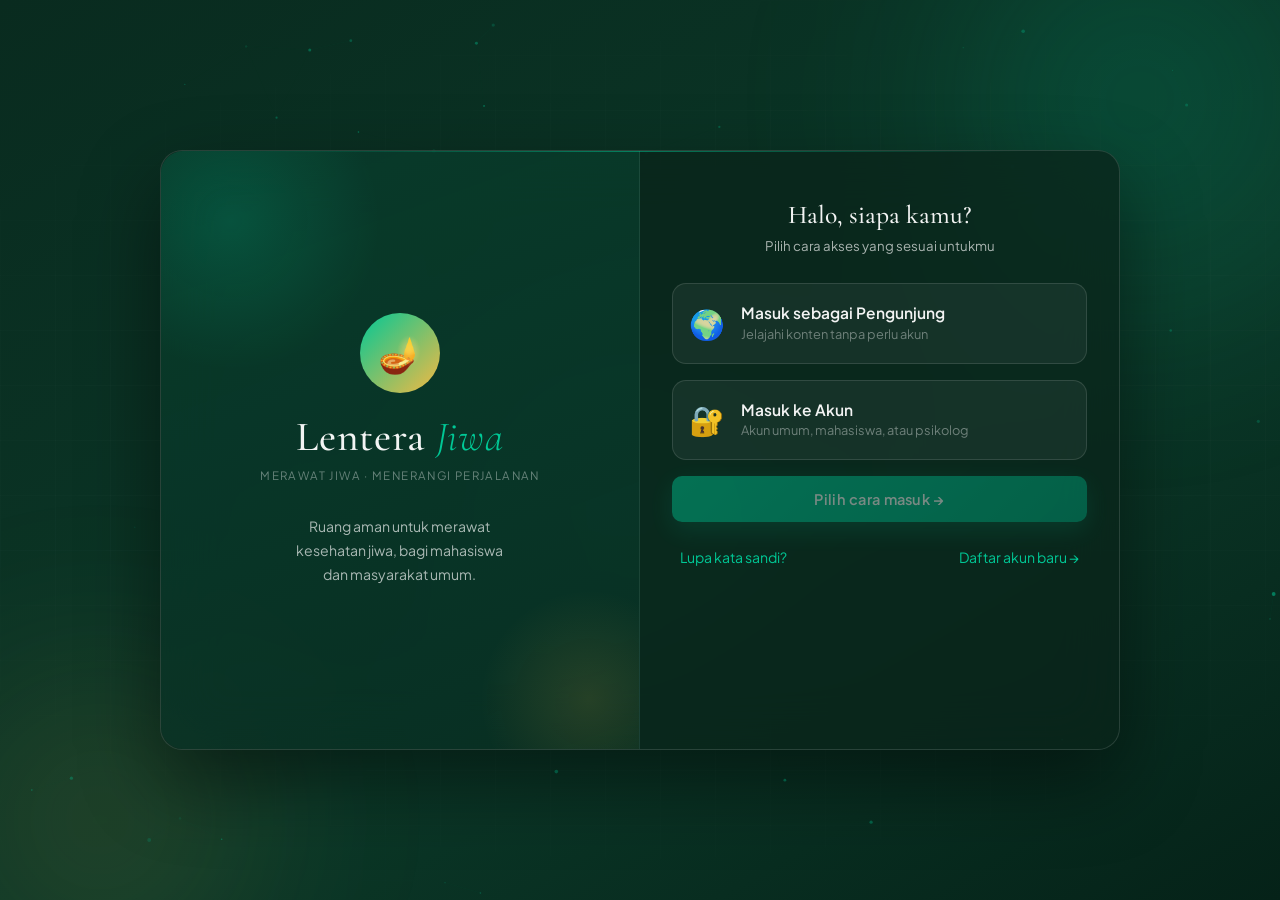
==== commit 0efd7a34: "Login HP: kartu di tengah, tanpa ruang kosong, tidak turun sendiri setelah refresh Co-Authored-By: C" ====
--- a/login.html
+++ b/login.html
@@ -2,7 +2,7 @@
 <html lang="id">
 <head>
 <meta charset="UTF-8">
-<meta name="viewport" content="width=device-width, initial-scale=1.0, maximum-scale=1.0">
+<meta name="viewport" content="width=device-width, initial-scale=1.0">
 <title>Lentera Jiwa — Portal Akses</title>
 <link href="https://fonts.googleapis.com/css2?family=Cormorant+Garamond:ital,wght@0,300;0,500;0,600;1,300;1,500&family=Plus+Jakarta+Sans:wght@300;400;500;600&display=swap" rel="stylesheet">
 <style>
@@ -24,7 +24,7 @@
   --shadow:0 32px 80px rgba(0,0,0,0.45);
 }
 html,body{min-height:100%;overflow-x:hidden}
-body{font-family:'Plus Jakarta Sans',sans-serif;background:linear-gradient(150deg,var(--g1) 0%,var(--g2) 60%,var(--g3) 100%);min-height:100vh;color:var(--text-w);position:relative}
+body{font-family:'Plus Jakarta Sans',sans-serif;background:linear-gradient(150deg,var(--g1) 0%,var(--g2) 60%,var(--g3) 100%);min-height:100vh;min-height:100dvh;color:var(--text-w);position:relative}
 
 /* === BACKGROUND ORBS === */
 .bg-wrap{position:fixed;inset:0;pointer-events:none;z-index:0;overflow:hidden}
@@ -40,7 +40,8 @@
 @keyframes leafDrop{0%{opacity:0;transform:translateY(-40px) rotate(0deg) translateX(0)}8%{opacity:0.55}88%{opacity:0.25}100%{opacity:0;transform:translateY(105vh) rotate(380deg) translateX(50px)}}
 
 /* === STAGE === */
-.stage{position:relative;z-index:1;min-height:100vh;display:flex;align-items:center;justify-content:center;padding:2rem 1rem}
+/* 100dvh = tinggi layar yang benar-benar terlihat (di HP bilah alamat ikut dihitung) */
+.stage{position:relative;z-index:1;min-height:100vh;min-height:100dvh;display:flex;align-items:center;justify-content:center;padding:2rem 1rem}
 
 /* =============================================
    PERBAIKAN UTAMA: LAYOUT PC vs MOBILE
@@ -400,7 +401,7 @@
 
 /* === RESPONSIVE MOBILE === */
 @media(max-width:480px){
-  .stage{padding:1rem .75rem;align-items:flex-start;padding-top:1.25rem}
+  .stage{padding:1rem .75rem}
   .card{max-width:100%;border-radius:20px}
   .sc{padding:1.3rem 1.3rem 1.7rem}
   .logo-area{padding:1.8rem 1.3rem 0}
@@ -826,8 +827,7 @@
     nextEl.classList.add(inClass);
 
     // Di HP: kalau judul layar baru ada di atas layar, gulir ke sana
-    const top = document.getElementById('mainCard').getBoundingClientRect().top;
-    if (top < 0) window.scrollTo({ top: window.scrollY + top - 12, behavior: 'auto' });
+    if (window.scrollY > 0) window.scrollTo({ top: 0, behavior: 'auto' });
     // Di laptop: fokus langsung ke isian pertama (di HP tidak, agar keyboard tidak tiba-tiba muncul)
     if (window.matchMedia('(pointer:fine)').matches) {
       const first = nextEl.querySelector('input:not([type=hidden]):not([readonly]):not([type=checkbox]):not([type=file])');
@@ -1454,6 +1454,11 @@
 })();
 
 // ===== INIT =====
+// Chrome mengembalikan posisi gulir lama saat refresh → halaman tampil
+// "sudah turun" dan logo terpotong. Selalu mulai dari atas.
+if ('scrollRestoration' in history) history.scrollRestoration = 'manual';
+window.scrollTo(0, 0);
+window.addEventListener('pageshow', () => window.scrollTo(0, 0));
 gMath();
 sBars(0);
 (function sudahMasuk() {
